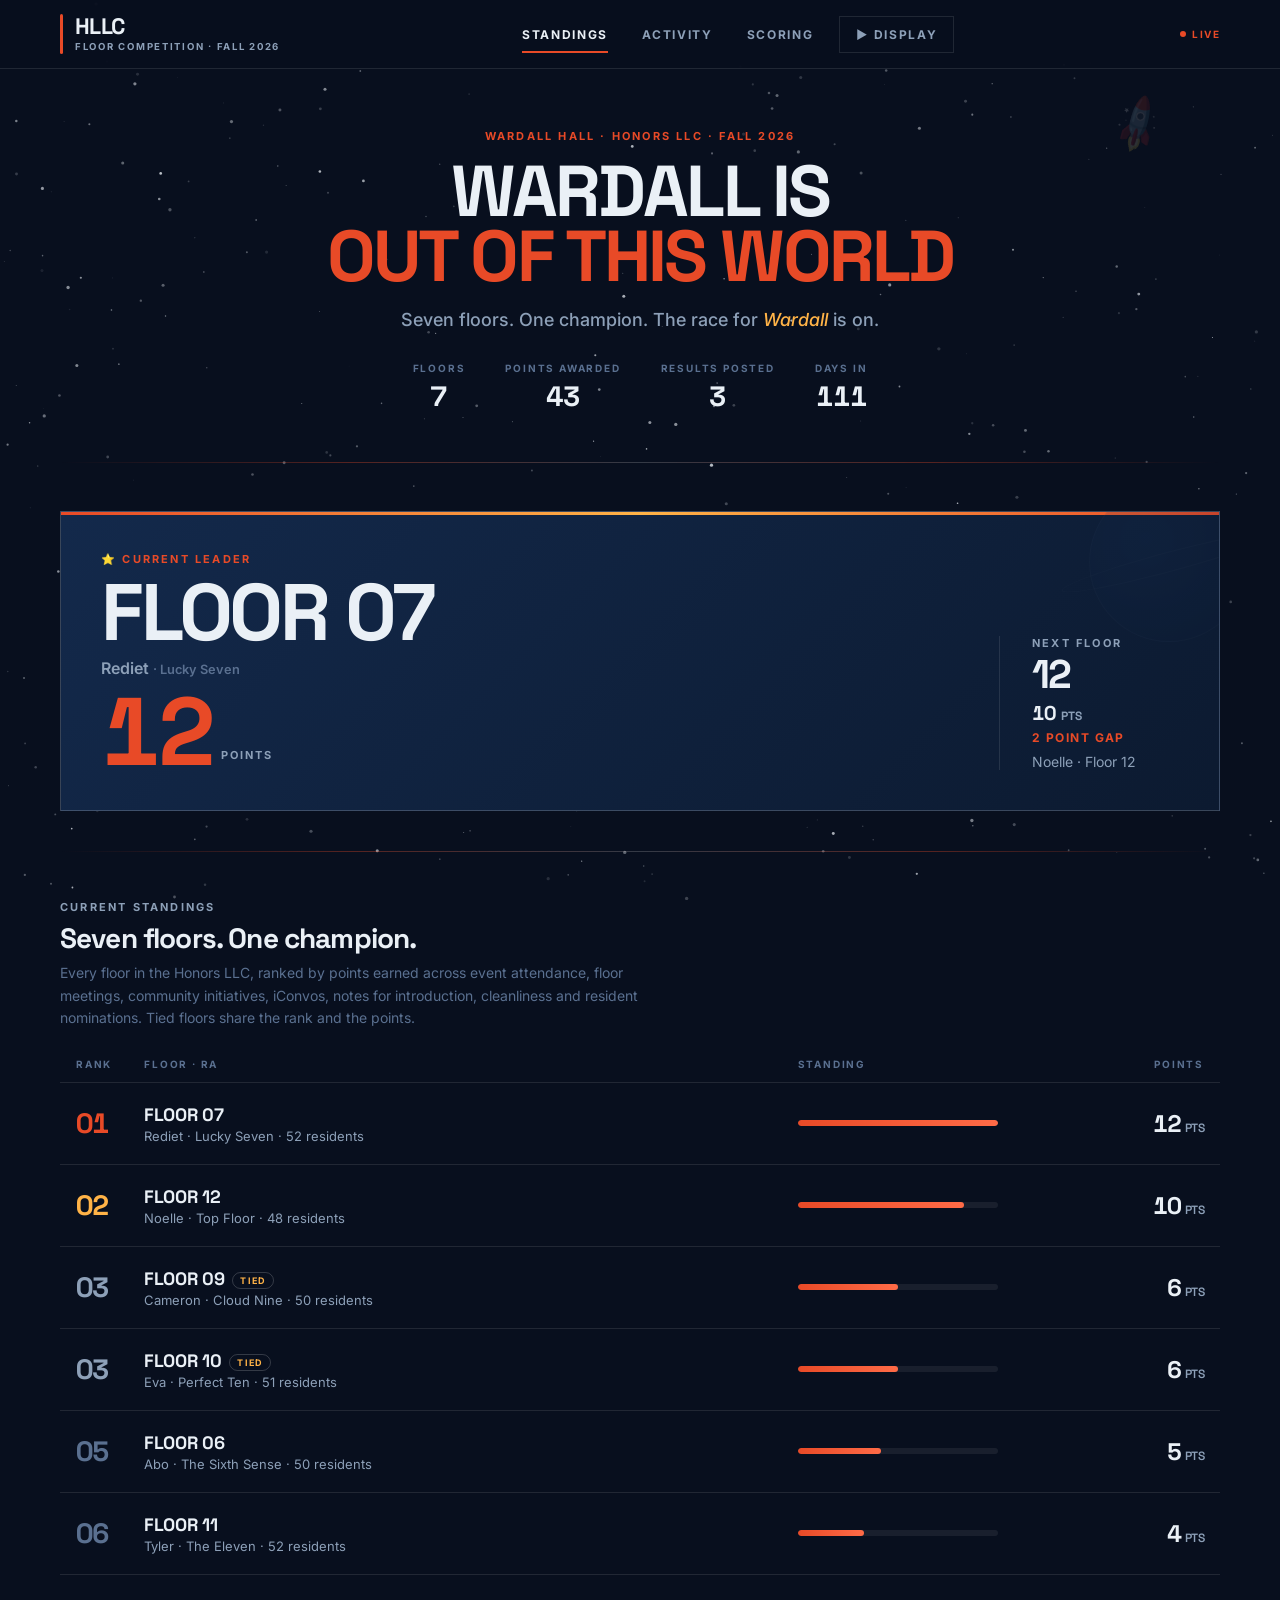
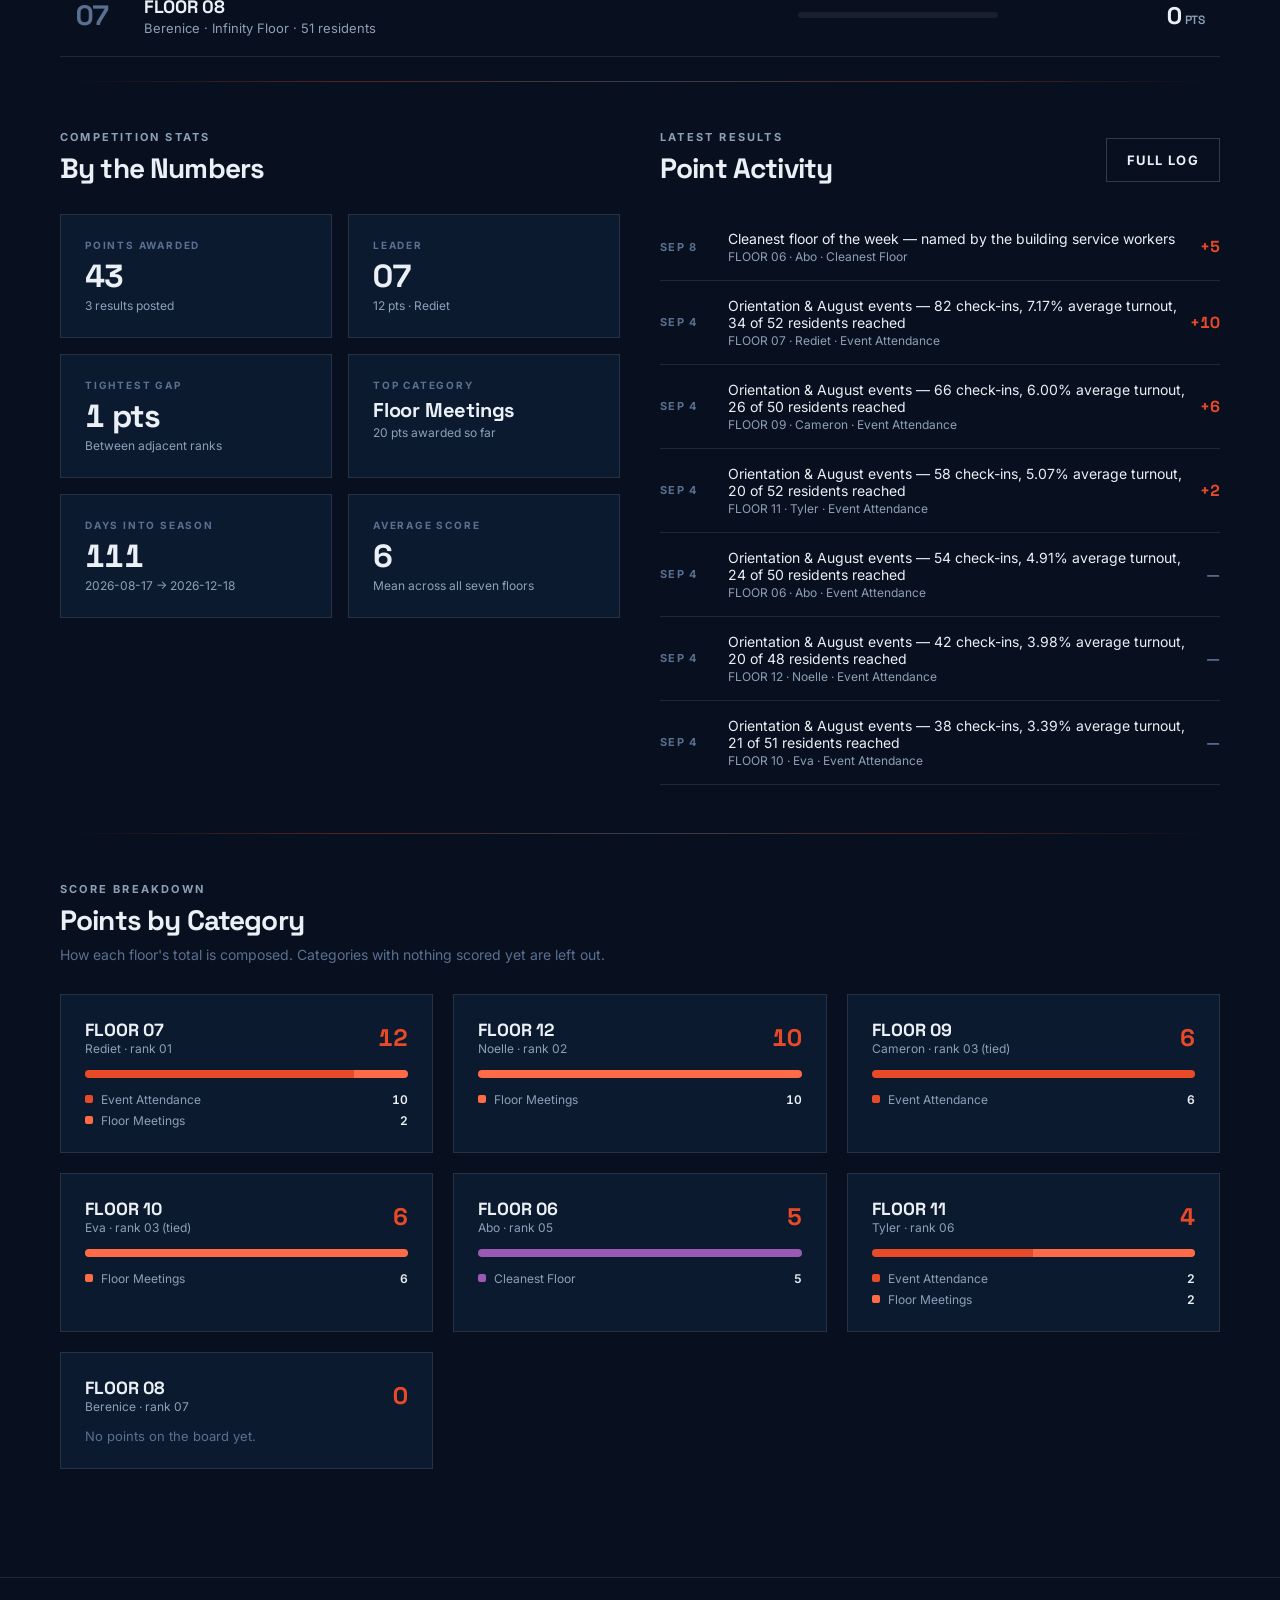
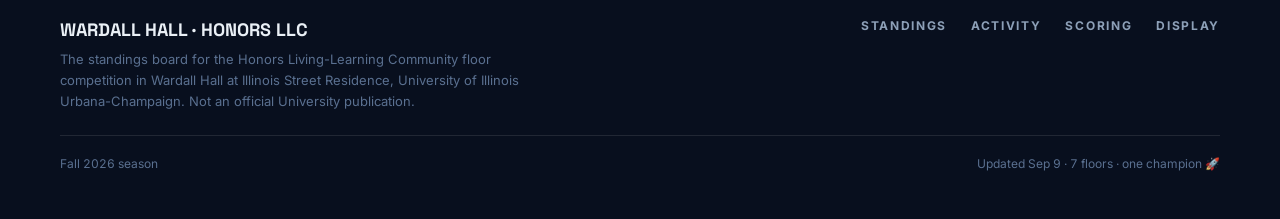
==== index.html @ 546b88c6 "HLLC Floor Competition — static standings board for the Honors LLC Seven files. No build step, no se" ====
<!DOCTYPE html>
<html lang="en">
<head>
  <meta charset="UTF-8">
  <meta name="viewport" content="width=device-width, initial-scale=1.0">
  <title>HLLC Floor Competition — Wardall is Out of This World</title>
  <meta name="description" content="Live standings for the Honors Living-Learning Community floor competition in Wardall Hall, ISR — University of Illinois Urbana-Champaign.">
  <link rel="stylesheet" href="styles.css">
</head>
<body>

<div class="page-wrap">

  <!-- ---------- Hero ---------- -->
  <section style="padding:60px 0 48px;text-align:center;position:relative;">
    <div class="float" aria-hidden="true"
         style="position:absolute;right:5%;top:30px;font-size:2.5rem;opacity:0.15;transform:rotate(-30deg);pointer-events:none;">&#128640;</div>
    <p class="eyebrow eyebrow-accent" id="hero-eyebrow"></p>
    <h1 style="font-family:var(--font-display);font-size:clamp(2.5rem,7vw,4.5rem);font-weight:700;letter-spacing:-0.04em;line-height:0.9;margin-top:16px;">
      WARDALL IS<br><span style="color:var(--orange);">OUT OF THIS WORLD</span>
    </h1>
    <p style="margin-top:20px;font-size:1.125rem;color:var(--text-muted);font-weight:500;">
      Seven floors. One champion. The race for <em style="color:var(--gold);font-style:italic;">Wardall</em> is on.
    </p>
    <dl style="margin-top:32px;display:flex;justify-content:center;gap:40px;flex-wrap:wrap;" id="hero-stats"></dl>
  </section>

  <hr class="section-divider">

  <!-- ---------- Leader ---------- -->
  <section style="padding:48px 0 40px;">
    <div class="leader-card">
      <div class="leader-planet" aria-hidden="true"></div>
      <div class="leader-card-grid" id="leader-card"></div>
    </div>
  </section>

  <hr class="section-divider">

  <!-- ---------- Standings ---------- -->
  <section style="padding:48px 0 24px;">
    <div class="section-header">
      <p class="eyebrow">Current Standings</p>
      <h2 class="section-title">Seven floors. One champion.</h2>
      <p class="section-desc">Every floor in the Honors LLC, ranked by points earned across event
        attendance, floor meetings, community initiatives, iConvos, notes for introduction,
        cleanliness and resident nominations. Tied floors share the rank and the points.</p>
    </div>
    <table class="standings-table">
      <thead>
        <tr>
          <th scope="col">Rank</th>
          <th scope="col">Floor &middot; RA</th>
          <th scope="col" class="col-meter">Standing</th>
          <th scope="col">Points</th>
        </tr>
      </thead>
      <tbody id="standings-body"></tbody>
    </table>
  </section>

  <hr class="section-divider">

  <!-- ---------- Stats + Activity ---------- -->
  <section style="padding:48px 0;">
    <div class="split">
      <div>
        <div class="section-header">
          <p class="eyebrow">Competition Stats</p>
          <h2 class="section-title">By the Numbers</h2>
        </div>
        <div class="stat-grid" id="stat-grid"></div>
      </div>
      <div>
        <div class="section-header" style="display:flex;justify-content:space-between;align-items:flex-start;gap:16px;">
          <div>
            <p class="eyebrow">Latest Results</p>
            <h2 class="section-title">Point Activity</h2>
          </div>
          <a href="activity.html" class="btn" style="margin-top:8px;white-space:nowrap;">Full Log</a>
        </div>
        <ul class="activity-list" id="activity-preview"></ul>
      </div>
    </div>
  </section>

  <hr class="section-divider">

  <!-- ---------- Breakdown ---------- -->
  <section style="padding:48px 0;">
    <div class="section-header">
      <p class="eyebrow">Score Breakdown</p>
      <h2 class="section-title">Points by Category</h2>
      <p class="section-desc">How each floor's total is composed. Categories with nothing scored yet are left out.</p>
    </div>
    <div id="breakdown-grid" style="display:grid;grid-template-columns:repeat(auto-fit,minmax(300px,1fr));gap:20px;"></div>
  </section>

</div>

<script src="data.js"></script>
<script src="nav.js"></script>
<script>
(function () {
  const standings = buildStandings();
  const pad = (n) => String(n).padStart(2, "0");
  const el = (id) => document.getElementById(id);

  /* ---- Hero ---- */
  el("hero-eyebrow").textContent =
    "Wardall Hall · Honors LLC · " + SEASON.term;

  el("hero-stats").innerHTML = [
    { label: "Floors", value: FLOORS.length },
    { label: "Points Awarded", value: totalPointsAwarded().toLocaleString() },
    { label: "Results Posted", value: totalEvents() },
    { label: "Days In", value: daysIntoSeason() },
  ].map((s) => `
    <div>
      <dt style="font-size:0.625rem;font-weight:700;letter-spacing:0.18em;text-transform:uppercase;color:var(--text-dim);">${s.label}</dt>
      <dd class="tabular" style="margin-top:4px;font-family:var(--font-display);font-size:1.75rem;font-weight:700;">${s.value}</dd>
    </div>
  `).join("");

  /* ---- Leader card ---- */
  const leader = standings[0];
  const chaser = standings.find((s) => s.score < leader.score);
  const coLeaders = standings.filter((s) => s.rank === 1);

  el("leader-card").innerHTML = `
    <div>
      <p class="eyebrow eyebrow-accent">&#11088; ${coLeaders.length > 1 ? "Joint Leaders" : "Current Leader"}</p>
      <p class="leader-floor">${coLeaders.map((s) => floorLabel(s.number)).join(" & ")}</p>
      <p class="leader-ra">${coLeaders.map((s) => s.ra).join(" & ")}
        <span style="font-size:0.8rem;color:var(--text-dim);">&middot; ${coLeaders.map((s) => s.nickname).join(" & ")}</span></p>
      <div class="leader-score-wrap">
        <span class="leader-score">${leader.score}</span>
        <span class="leader-pts-label">Points</span>
      </div>
    </div>
    ${chaser ? `
    <div class="chaser">
      <p class="eyebrow">Next Floor</p>
      <p class="chaser-floor">${pad(chaser.number)}</p>
      <p class="chaser-score tabular">${chaser.score} <span style="font-size:0.75rem;color:var(--text-muted);">PTS</span></p>
      <p class="chaser-gap">${leader.score - chaser.score} point gap</p>
      <p style="margin-top:8px;font-size:0.875rem;color:var(--text-muted);">${chaser.ra} &middot; Floor ${chaser.number}</p>
    </div>` : ""}
  `;

  /* ---- Standings table ---- */
  el("standings-body").innerHTML = standings.map((s) => `
    <tr>
      <td class="rank rank-${s.rank}">${pad(s.rank)}</td>
      <td>
        <div class="floor-info">
          <span class="floor-name">${floorLabel(s.number)}${s.isTied ? '<span class="tie-badge">Tied</span>' : ""}</span>
          <span class="floor-ra">${s.ra} &middot; ${s.nickname} &middot; ${s.residents} residents</span>
        </div>
      </td>
      <td class="col-meter">
        <div class="meter-bar"><div class="meter-fill" style="width:${(s.meter * 100).toFixed(1)}%"></div></div>
      </td>
      <td class="score-cell tabular">${s.score}<span class="unit">PTS</span></td>
    </tr>
  `).join("");

  /* ---- Stats ---- */
  const catTotals = CATEGORIES.map((c) => ({
    name: c.name,
    total: AWARDS.filter((a) => a.cat === c.id).reduce((t, a) => t + a.pts, 0),
  })).sort((a, b) => b.total - a.total);

  let tightest = Infinity;
  for (let i = 0; i < standings.length - 1; i++) {
    const g = standings[i].score - standings[i + 1].score;
    if (g > 0 && g < tightest) tightest = g;
  }

  el("stat-grid").innerHTML = [
    { label: "Points Awarded", value: totalPointsAwarded(), detail: totalEvents() + " results posted" },
    { label: coLeaders.length > 1 ? "Joint Leaders" : "Leader",
      value: coLeaders.map((s) => pad(s.number)).join(" / "),
      detail: leader.score + " pts &middot; " + coLeaders.map((s) => s.ra).join(", ") },
    { label: "Tightest Gap", value: (tightest === Infinity ? "—" : tightest + " pts"), detail: "Between adjacent ranks" },
    { label: "Top Category", value: catTotals[0].name, detail: catTotals[0].total + " pts awarded so far" },
    { label: "Days Into Season", value: daysIntoSeason(), detail: SEASON.starts + " → " + SEASON.ends },
    { label: "Average Score", value: Math.round(totalPointsAwarded() / FLOORS.length), detail: "Mean across all seven floors" },
  ].map((s) => `
    <div class="stat-card">
      <dt>${s.label}</dt>
      <dd${String(s.value).length > 6 ? ' class="is-text"' : ""}>${s.value}</dd>
      <p class="stat-detail">${s.detail}</p>
    </div>
  `).join("");

  /* ---- Activity preview ---- */
  const recent = AWARDS.slice(0, 7);
  el("activity-preview").innerHTML = recent.length ? recent.map((a) => {
    const f = getFloor(a.floor);
    return `
      <li class="activity-item">
        <span class="activity-date">${formatDate(a.date)}</span>
        <div>
          <p class="activity-desc">${a.note}</p>
          <p class="activity-floor">${floorLabel(a.floor)} &middot; ${f ? f.ra : ""} &middot; ${categoryById(a.cat).name}</p>
        </div>
        <span class="activity-pts tabular">${a.pts > 0 ? "+" + a.pts : '<span class="no-pts">—</span>'}</span>
      </li>
    `;
  }).join("") : '<li class="empty">No points posted yet.</li>';

  /* ---- Breakdown per floor ---- */
  el("breakdown-grid").innerHTML = standings.map((s) => {
    const cats = s.categoryBreakdown.filter((c) => c.points > 0);
    const colors = { attendance: "#E84A27", meetings: "#FF6B47", community: "#FFB347",
                     iconvos: "#4A90D9", notes: "#50C878", clean: "#9B59B6", nominations: "#E67E22" };
    return `
      <div class="panel" style="padding:24px;">
        <div style="display:flex;justify-content:space-between;align-items:center;gap:12px;margin-bottom:14px;">
          <div>
            <p style="font-family:var(--font-display);font-weight:700;font-size:1.1rem;">${floorLabel(s.number)}</p>
            <p style="font-size:0.75rem;color:var(--text-muted);">${s.ra} &middot; rank ${pad(s.rank)}${s.isTied ? " (tied)" : ""}</p>
          </div>
          <span class="tabular" style="font-family:var(--font-display);font-weight:700;font-size:1.5rem;color:var(--orange);">${s.score}</span>
        </div>
        ${cats.length ? `
          <div class="breakdown-bar" style="margin-bottom:14px;">
            ${cats.map((c) => `<span style="width:${((c.points / s.score) * 100).toFixed(1)}%;background:${colors[c.id]};"></span>`).join("")}
          </div>
          <div style="display:grid;gap:6px;">
            ${cats.map((c) => `
              <div style="display:flex;align-items:center;gap:8px;font-size:0.75rem;">
                <span style="width:8px;height:8px;border-radius:2px;background:${colors[c.id]};flex-shrink:0;"></span>
                <span style="color:var(--text-muted);">${c.name}</span>
                <span class="tabular" style="margin-left:auto;font-weight:600;">${c.points}</span>
              </div>
            `).join("")}
          </div>
        ` : `<p style="font-size:0.8125rem;color:var(--text-dim);">No points on the board yet.</p>`}
      </div>
    `;
  }).join("");
})();
</script>

</body>
</html>
---- styles.css ----
/* ============================================================
   HLLC FLOOR COMPETITION — "Wardall is Out of This World"
   Shared styles · UIUC Navy #13294B · Illini Orange #E84A27
   Honors Living-Learning Community · Wardall Hall · ISR · UIUC
   ============================================================ */

@import url('https://fonts.googleapis.com/css2?family=Space+Grotesk:wght@400;500;600;700&family=Inter:wght@400;500;600;700&display=swap');

*, *::before, *::after { box-sizing: border-box; margin: 0; padding: 0; }

:root {
  --navy: #13294B;
  --navy-light: #1a3660;
  --navy-dark: #0c1a30;
  --navy-deep: #080f1e;
  --orange: #E84A27;
  --orange-bright: #FF6B47;
  --orange-glow: rgba(232, 74, 39, 0.35);
  --gold: #FFB347;
  --star-white: #E8EDF3;
  --text-primary: #EAF0F6;
  --text-muted: #8DA0B8;
  --text-dim: #5A7090;
  --line: rgba(255, 255, 255, 0.1);
  --line-strong: rgba(255, 255, 255, 0.18);
  --font-display: 'Space Grotesk', system-ui, sans-serif;
  --font-body: 'Inter', system-ui, sans-serif;
}

html { scroll-behavior: smooth; color-scheme: dark; }

body {
  background: var(--navy-deep);
  color: var(--text-primary);
  font-family: var(--font-body);
  min-height: 100dvh;
  overflow-x: hidden;
  -webkit-font-smoothing: antialiased;
  text-rendering: optimizeLegibility;
}

a { color: inherit; text-decoration: none; }

::selection { background: var(--orange); color: var(--navy-deep); }

:focus-visible {
  outline: 2px solid var(--orange);
  outline-offset: 3px;
  border-radius: 2px;
}

/* ---- Starfield ---- */
#starfield {
  position: fixed; inset: 0;
  z-index: 0;
  pointer-events: none;
}

/* ---- Layout ---- */
.page-wrap {
  position: relative;
  z-index: 1;
  max-width: 1200px;
  margin: 0 auto;
  padding: 0 20px;
}

/* ---- Header ---- */
.site-header {
  position: sticky; top: 0; z-index: 50;
  background: rgba(8, 15, 30, 0.92);
  backdrop-filter: blur(12px);
  border-bottom: 1px solid var(--line);
}
.header-inner {
  max-width: 1200px;
  margin: 0 auto;
  padding: 14px 20px;
  display: flex;
  align-items: center;
  justify-content: space-between;
  gap: 16px;
}
.logo {
  display: flex; align-items: center; gap: 12px;
  text-decoration: none;
}
.logo-bar {
  width: 3px; height: 40px;
  background: var(--orange);
  border-radius: 2px;
  flex-shrink: 0;
}
.logo-text { display: flex; flex-direction: column; line-height: 1; }
.logo-title {
  font-family: var(--font-display);
  font-size: 1.4rem;
  font-weight: 700;
  letter-spacing: -0.03em;
  color: var(--text-primary);
}
.logo-sub {
  margin-top: 4px;
  font-size: 0.6rem;
  font-weight: 700;
  letter-spacing: 0.18em;
  text-transform: uppercase;
  color: var(--text-muted);
}

/* Desktop nav */
.nav-links {
  display: flex; align-items: center; gap: 2px;
  list-style: none;
}
.nav-links a {
  position: relative;
  display: inline-flex; align-items: center;
  padding: 10px 16px;
  font-size: 0.75rem;
  font-weight: 700;
  letter-spacing: 0.14em;
  text-transform: uppercase;
  color: var(--text-muted);
  transition: color 150ms;
}
.nav-links a:hover { color: var(--orange-bright); }
.nav-links a.active { color: var(--text-primary); }
.nav-links a.active::after {
  content: '';
  position: absolute;
  bottom: -1px; left: 16px; right: 16px;
  height: 2px;
  background: var(--orange);
}
.nav-display {
  display: inline-flex; align-items: center; gap: 6px;
  margin-left: 8px;
  padding: 8px 14px;
  border: 1px solid var(--line);
  font-size: 0.7rem;
  font-weight: 700;
  letter-spacing: 0.14em;
  text-transform: uppercase;
  color: var(--text-muted);
  transition: border-color 150ms, color 150ms;
}
.nav-display:hover { border-color: var(--orange); color: var(--orange); }

/* Mobile hamburger */
.nav-toggle {
  display: none;
  width: 44px; height: 44px;
  border: 1px solid var(--line);
  background: none;
  color: var(--text-primary);
  font-size: 1.25rem;
  cursor: pointer;
  align-items: center; justify-content: center;
}
.mobile-nav {
  display: none;
  border-top: 1px solid var(--line);
  background: var(--navy-dark);
}
.mobile-nav.open { display: block; }
.mobile-nav ul { list-style: none; padding: 8px 20px; }
.mobile-nav li { border-bottom: 1px solid var(--line); }
.mobile-nav li:last-child { border: none; }
.mobile-nav a {
  display: flex; align-items: center; justify-content: space-between;
  padding: 16px 0;
  font-size: 0.875rem;
  font-weight: 700;
  letter-spacing: 0.12em;
  text-transform: uppercase;
  color: var(--text-primary);
}
.mobile-nav a.active { color: var(--orange); }

@media (max-width: 860px) {
  .nav-links { display: none; }
  .nav-toggle { display: flex; }
}

/* ---- Live badge ---- */
.live-badge {
  display: none; /* hidden on mobile */
  align-items: center; gap: 6px;
  font-size: 0.625rem;
  font-weight: 700;
  letter-spacing: 0.14em;
  text-transform: uppercase;
  color: var(--orange);
}
.live-badge .dot {
  width: 6px; height: 6px;
  background: var(--orange);
  border-radius: 50%;
  animation: pulse-dot 2.4s ease-in-out infinite;
}
@media (min-width: 861px) { .live-badge { display: flex; } }

/* ---- Dividers ---- */
.section-divider {
  border: none;
  height: 1px;
  background: linear-gradient(90deg, transparent, var(--orange-glow), var(--line-strong), var(--orange-glow), transparent);
}
.rule { border-top: 1px solid var(--line); }

/* ---- Section Headers ---- */
.section-header { margin-bottom: 28px; }
.eyebrow {
  font-family: var(--font-body);
  font-size: 0.6875rem;
  font-weight: 700;
  letter-spacing: 0.2em;
  text-transform: uppercase;
  color: var(--text-muted);
}
.eyebrow-accent { color: var(--orange); }
.section-title {
  margin-top: 6px;
  font-family: var(--font-display);
  font-size: 1.75rem;
  font-weight: 700;
  letter-spacing: -0.03em;
}
.section-desc {
  margin-top: 6px;
  font-size: 0.875rem;
  color: var(--text-dim);
  max-width: 600px;
  line-height: 1.6;
}

/* ---- Tabular numbers ---- */
.tabular { font-variant-numeric: tabular-nums; font-feature-settings: 'tnum' 1; }

/* ---- Leader Card ---- */
.leader-card {
  background: linear-gradient(135deg, var(--navy) 0%, var(--navy-dark) 100%);
  border: 1px solid var(--line-strong);
  padding: 40px;
  position: relative;
  overflow: hidden;
}
.leader-card::before {
  content: '';
  position: absolute;
  top: 0; left: 0; right: 0;
  height: 3px;
  background: linear-gradient(90deg, var(--orange), var(--gold), var(--orange));
}
.leader-card-grid {
  display: grid;
  grid-template-columns: 1fr auto;
  gap: 32px;
  align-items: end;
}
.leader-planet {
  position: absolute;
  right: -30px; top: -30px;
  width: 160px; height: 160px;
  border-radius: 50%;
  background: radial-gradient(circle at 35% 35%, var(--navy-light), var(--navy-dark));
  border: 1px solid var(--line);
  opacity: 0.15;
  pointer-events: none;
}
.leader-planet::after {
  content: '';
  position: absolute;
  top: 50%; left: -20%;
  width: 140%; height: 20px;
  border: 1px solid var(--line);
  border-radius: 50%;
  transform: translateY(-50%) rotate(-15deg);
}
.leader-floor {
  margin-top: 12px;
  font-family: var(--font-display);
  font-size: clamp(3rem, 8vw, 5rem);
  font-weight: 700;
  letter-spacing: -0.04em;
  line-height: 0.85;
}
.leader-ra {
  margin-top: 12px;
  font-size: 1rem;
  font-weight: 600;
  color: var(--text-muted);
}
.leader-score-wrap {
  display: flex;
  align-items: flex-end;
  gap: 8px;
  margin-top: 16px;
}
.leader-score {
  font-family: var(--font-display);
  font-size: clamp(3.5rem, 9vw, 6rem);
  font-weight: 700;
  color: var(--orange);
  line-height: 0.8;
  letter-spacing: -0.04em;
  font-variant-numeric: tabular-nums;
}
.leader-pts-label {
  font-size: 0.6875rem;
  font-weight: 700;
  letter-spacing: 0.18em;
  text-transform: uppercase;
  color: var(--text-muted);
  margin-bottom: 8px;
}
.chaser {
  border-left: 1px solid var(--line);
  padding-left: 32px;
  min-width: 180px;
}
.chaser-floor {
  margin-top: 8px;
  font-family: var(--font-display);
  font-size: 2.5rem;
  font-weight: 700;
  letter-spacing: -0.04em;
  line-height: 0.85;
}
.chaser-score {
  margin-top: 8px;
  font-family: var(--font-display);
  font-size: 1.25rem;
  font-weight: 700;
  font-variant-numeric: tabular-nums;
}
.chaser-gap {
  margin-top: 4px;
  font-size: 0.75rem;
  font-weight: 700;
  letter-spacing: 0.12em;
  text-transform: uppercase;
  color: var(--orange);
}

@media (max-width: 768px) {
  .leader-card { padding: 28px 24px; }
  .leader-card-grid { grid-template-columns: 1fr; }
  .chaser {
    border-left: none; padding-left: 0;
    border-top: 1px solid var(--line); padding-top: 24px;
  }
}

/* ---- Standings Table ---- */
.standings-table { width: 100%; border-collapse: collapse; }
.standings-table thead th {
  font-size: 0.625rem;
  font-weight: 700;
  letter-spacing: 0.18em;
  text-transform: uppercase;
  color: var(--text-dim);
  padding: 0 16px 12px;
  text-align: left;
  border-bottom: 1px solid var(--line);
}
.standings-table thead th:last-child { text-align: right; }
.standings-table thead th.col-meter { width: 20%; }
.standings-table tbody tr {
  border-bottom: 1px solid var(--line);
  transition: background 150ms;
}
.standings-table tbody tr:hover { background: rgba(255, 255, 255, 0.03); }
.standings-table tbody td {
  padding: 20px 16px;
  vertical-align: middle;
}
.standings-table tbody td:last-child { text-align: right; }

.rank {
  font-family: var(--font-display);
  font-size: 1.75rem;
  font-weight: 700;
  color: var(--text-dim);
  letter-spacing: -0.04em;
  font-variant-numeric: tabular-nums;
  width: 60px;
}
.rank-1 { color: var(--orange); }
.rank-2 { color: var(--gold); }
.rank-3 { color: var(--text-muted); }

.floor-info { display: flex; flex-direction: column; gap: 2px; }
.floor-name {
  font-family: var(--font-display);
  font-size: 1.125rem;
  font-weight: 700;
  letter-spacing: -0.02em;
}
.floor-ra { font-size: 0.8125rem; color: var(--text-muted); }

.score-cell {
  font-family: var(--font-display);
  font-size: 1.5rem;
  font-weight: 700;
  font-variant-numeric: tabular-nums;
  letter-spacing: -0.03em;
}
.score-cell .unit {
  font-size: 0.75rem;
  color: var(--text-muted);
  font-weight: 600;
  margin-left: 4px;
}

.meter-bar {
  height: 6px;
  background: rgba(255, 255, 255, 0.07);
  border-radius: 3px;
  overflow: hidden;
  min-width: 80px;
}
.meter-fill {
  height: 100%;
  border-radius: 3px;
  background: linear-gradient(90deg, var(--orange), var(--orange-bright));
  transition: width 800ms cubic-bezier(0.22, 1, 0.36, 1);
}

@media (max-width: 640px) {
  .standings-table thead th.col-meter,
  .standings-table tbody td.col-meter { display: none; }
  .standings-table tbody td { padding: 16px 12px; }
  .rank { font-size: 1.25rem; width: 44px; }
  .score-cell { font-size: 1.125rem; }
}

/* ---- Activity List ---- */
.activity-list { list-style: none; }
.activity-item {
  display: grid;
  grid-template-columns: 56px 1fr auto;
  gap: 12px;
  align-items: center;
  padding: 16px 0;
  border-bottom: 1px solid var(--line);
}
.activity-date {
  font-size: 0.6875rem;
  font-weight: 700;
  letter-spacing: 0.12em;
  text-transform: uppercase;
  color: var(--text-dim);
}
.activity-desc { font-size: 0.875rem; color: var(--text-primary); }
.activity-floor { font-size: 0.75rem; color: var(--text-muted); margin-top: 2px; }
.activity-pts {
  font-family: var(--font-display);
  font-weight: 700;
  font-variant-numeric: tabular-nums;
  color: var(--orange);
  white-space: nowrap;
}

/* ---- Category Cards ---- */
.cat-grid {
  display: grid;
  grid-template-columns: repeat(auto-fit, minmax(240px, 1fr));
  gap: 16px;
}
.cat-card {
  background: var(--navy-dark);
  border: 1px solid var(--line);
  padding: 24px;
  position: relative;
  overflow: hidden;
}
.cat-card::before {
  content: '';
  position: absolute;
  top: 0; left: 0;
  width: 100%; height: 2px;
  background: var(--orange);
  opacity: 0.6;
}
.cat-icon { font-size: 1.5rem; margin-bottom: 12px; }
.cat-name {
  font-family: var(--font-display);
  font-size: 1rem;
  font-weight: 700;
}
.cat-desc {
  margin-top: 6px;
  font-size: 0.8125rem;
  color: var(--text-dim);
  line-height: 1.5;
}
.cat-type {
  margin-top: 12px;
  font-size: 0.625rem;
  font-weight: 700;
  letter-spacing: 0.14em;
  text-transform: uppercase;
  color: var(--orange);
  opacity: 0.8;
}

/* ---- Stat Cards ---- */
.stat-grid {
  display: grid;
  grid-template-columns: repeat(auto-fit, minmax(180px, 1fr));
  gap: 16px;
}
.stat-card {
  background: var(--navy-dark);
  border: 1px solid var(--line);
  padding: 24px;
}
.stat-card dt {
  font-size: 0.625rem;
  font-weight: 700;
  letter-spacing: 0.18em;
  text-transform: uppercase;
  color: var(--text-dim);
}
.stat-card dd {
  margin-top: 8px;
  font-family: var(--font-display);
  font-size: 2rem;
  font-weight: 700;
  font-variant-numeric: tabular-nums;
  line-height: 1.1;
  letter-spacing: -0.02em;
}
/* A long word value (a category name) shrinks instead of wrapping badly. */
.stat-card dd.is-text {
  font-size: 1.25rem;
  letter-spacing: -0.01em;
}
.stat-card .stat-detail {
  margin-top: 4px;
  font-size: 0.75rem;
  color: var(--text-muted);
}

/* ---- Breakdown Bars ---- */
.breakdown-bar {
  display: flex;
  height: 8px;
  border-radius: 4px;
  overflow: hidden;
  background: rgba(255, 255, 255, 0.07);
}
.breakdown-bar span {
  height: 100%;
  transition: width 600ms cubic-bezier(0.22, 1, 0.36, 1);
}

/* ---- Buttons ---- */
.btn {
  display: inline-flex;
  align-items: center; justify-content: center;
  gap: 8px;
  min-height: 44px;
  padding: 0 20px;
  font-family: var(--font-body);
  font-size: 0.8125rem;
  font-weight: 700;
  letter-spacing: 0.1em;
  text-transform: uppercase;
  border: 1px solid var(--line-strong);
  color: var(--text-primary);
  background: transparent;
  cursor: pointer;
  transition: border-color 150ms, color 150ms, background 150ms;
}
.btn:hover { border-color: var(--orange); color: var(--orange); }
.btn-primary {
  background: var(--orange);
  border-color: var(--orange);
  color: var(--navy-deep);
}
.btn-primary:hover {
  background: var(--orange-bright);
  border-color: var(--orange-bright);
}

/* ---- Footer ---- */
.site-footer {
  margin-top: 60px;
  border-top: 1px solid var(--line);
  position: relative;
  z-index: 1;
}
.footer-inner {
  max-width: 1200px;
  margin: 0 auto;
  padding: 40px 20px 48px;
}
.footer-top {
  display: flex;
  justify-content: space-between;
  gap: 32px;
  flex-wrap: wrap;
}
.footer-brand { max-width: 480px; }
.footer-title {
  font-family: var(--font-display);
  font-size: 1.125rem;
  font-weight: 700;
}
.footer-desc {
  margin-top: 8px;
  font-size: 0.8125rem;
  color: var(--text-dim);
  line-height: 1.6;
}
.footer-nav { display: flex; gap: 24px; flex-wrap: wrap; }
.footer-nav a {
  font-size: 0.75rem;
  font-weight: 700;
  letter-spacing: 0.14em;
  text-transform: uppercase;
  color: var(--text-muted);
  transition: color 150ms;
}
.footer-nav a:hover { color: var(--orange); }
.footer-bottom {
  margin-top: 24px;
  padding-top: 20px;
  border-top: 1px solid var(--line);
  display: flex;
  justify-content: space-between;
  align-items: center;
  flex-wrap: wrap;
  gap: 8px;
  font-size: 0.75rem;
  color: var(--text-dim);
  font-variant-numeric: tabular-nums;
}

/* ---- Panel ---- */
.panel {
  background: var(--navy-dark);
  border: 1px solid var(--line);
  padding: 32px;
}

/* ---- Animations ---- */
@keyframes pulse-dot {
  0%, 100% { opacity: 1; transform: scale(1); }
  50% { opacity: 0.4; transform: scale(0.8); }
}
@keyframes float {
  0%, 100% { transform: translateY(0); }
  50% { transform: translateY(-8px); }
}
.float { animation: float 6s ease-in-out infinite; }

/* Shooting stars */
.shooting-star {
  position: fixed;
  width: 80px; height: 1px;
  background: linear-gradient(90deg, var(--orange), transparent);
  opacity: 0;
  z-index: 0;
  pointer-events: none;
  animation: shoot 4s linear infinite;
}
.shooting-star:nth-child(2) { animation-delay: 7s; top: 20%; }
.shooting-star:nth-child(3) { animation-delay: 12s; top: 60%; }
@keyframes shoot {
  0% { transform: translateX(-100px) rotate(-25deg); opacity: 0; }
  5% { opacity: 0.8; }
  30% { opacity: 0; }
  100% { transform: translateX(110vw) rotate(-25deg); opacity: 0; }
}

/* Reduced motion */
@media (prefers-reduced-motion: reduce) {
  *, *::before, *::after {
    animation-duration: 0.001ms !important;
    animation-iteration-count: 1 !important;
    transition-duration: 0.001ms !important;
  }
}


/* ============================================================
   ADDITIONS — components the standings, activity and about
   pages need on top of the original visual system.
   ============================================================ */

/* ---- Tie badge ---- */
.tie-badge {
  display: inline-block;
  margin-left: 8px;
  padding: 2px 7px;
  border: 1px solid var(--line-strong);
  border-radius: 999px;
  font-family: var(--font-body);
  font-size: 0.5625rem;
  font-weight: 700;
  letter-spacing: 0.14em;
  text-transform: uppercase;
  color: var(--gold);
  vertical-align: middle;
}

/* ---- Zero / no-points marker ---- */
.no-pts { color: var(--text-dim); font-weight: 600; }

/* ---- Turnout bar (used on the about + activity pages) ---- */
.turnout {
  display: flex; align-items: center; gap: 10px;
  font-variant-numeric: tabular-nums;
}
.turnout-track {
  flex: 1;
  height: 6px;
  min-width: 60px;
  background: rgba(255, 255, 255, 0.07);
  border-radius: 3px;
  overflow: hidden;
}
.turnout-fill {
  height: 100%;
  border-radius: 3px;
  background: linear-gradient(90deg, var(--orange), var(--gold));
}

/* ---- Occasion block (activity page) ---- */
.occasion {
  border: 1px solid var(--line);
  background: var(--navy-dark);
  margin-bottom: 16px;
}
.occasion-head {
  display: flex; align-items: baseline; justify-content: space-between;
  gap: 16px; flex-wrap: wrap;
  padding: 18px 22px;
  border-bottom: 1px solid var(--line);
}
.occasion-title {
  font-family: var(--font-display);
  font-size: 1.0625rem;
  font-weight: 700;
  letter-spacing: -0.02em;
}
.occasion-meta {
  font-size: 0.6875rem;
  font-weight: 700;
  letter-spacing: 0.16em;
  text-transform: uppercase;
  color: var(--text-dim);
}
.occasion-rows { list-style: none; }
.occasion-row {
  display: grid;
  grid-template-columns: 42px 1fr auto;
  gap: 14px;
  align-items: center;
  padding: 13px 22px;
  border-bottom: 1px solid var(--line);
}
.occasion-row:last-child { border-bottom: none; }
.occasion-place {
  font-family: var(--font-display);
  font-size: 1.0625rem;
  font-weight: 700;
  color: var(--text-dim);
  font-variant-numeric: tabular-nums;
}
.occasion-place.p1 { color: var(--orange); }
.occasion-place.p2 { color: var(--gold); }
.occasion-place.p3 { color: var(--text-muted); }
.occasion-floor {
  font-family: var(--font-display);
  font-size: 0.9375rem;
  font-weight: 700;
}
.occasion-note {
  margin-top: 2px;
  font-size: 0.8125rem;
  color: var(--text-muted);
  line-height: 1.45;
}
.occasion-pts {
  font-family: var(--font-display);
  font-size: 1.125rem;
  font-weight: 700;
  color: var(--orange);
  font-variant-numeric: tabular-nums;
  white-space: nowrap;
}

@media (max-width: 560px) {
  .occasion-row { grid-template-columns: 32px 1fr auto; padding: 12px 16px; gap: 10px; }
  .occasion-head { padding: 16px; }
}

/* ---- Filter chips ---- */
.filters {
  display: flex; flex-wrap: wrap; gap: 8px;
  margin-bottom: 24px;
}
.chip {
  padding: 8px 15px;
  border: 1px solid var(--line);
  background: transparent;
  color: var(--text-muted);
  font-family: var(--font-body);
  font-size: 0.6875rem;
  font-weight: 700;
  letter-spacing: 0.12em;
  text-transform: uppercase;
  cursor: pointer;
  transition: border-color 150ms, color 150ms, background 150ms;
}
.chip:hover { border-color: var(--orange); color: var(--orange); }
.chip[aria-pressed="true"] {
  background: var(--orange);
  border-color: var(--orange);
  color: var(--navy-deep);
}

/* ---- Rules table (about page) ---- */
.rules-table { width: 100%; border-collapse: collapse; }
.rules-table th {
  font-size: 0.625rem;
  font-weight: 700;
  letter-spacing: 0.18em;
  text-transform: uppercase;
  color: var(--text-dim);
  text-align: left;
  padding: 0 14px 12px;
  border-bottom: 1px solid var(--line);
}
.rules-table th:last-child, .rules-table td:last-child { text-align: right; }
.rules-table td {
  padding: 16px 14px;
  border-bottom: 1px solid var(--line);
  vertical-align: top;
  font-size: 0.875rem;
}
.rules-table tbody tr:last-child td { border-bottom: none; }
.rule-name {
  font-family: var(--font-display);
  font-weight: 700;
  font-size: 0.9375rem;
}
.rule-desc {
  margin-top: 3px;
  font-size: 0.8125rem;
  color: var(--text-muted);
  line-height: 1.5;
}
.rule-award {
  font-family: var(--font-display);
  font-weight: 700;
  color: var(--orange);
  white-space: nowrap;
  font-variant-numeric: tabular-nums;
}

@media (max-width: 560px) {
  .rules-table td, .rules-table th { padding-left: 0; padding-right: 0; }
}

/* ---- Bullet list ---- */
.plain-list { list-style: none; }
.plain-list li {
  position: relative;
  padding-left: 22px;
  margin-bottom: 12px;
  font-size: 0.9375rem;
  color: var(--text-muted);
  line-height: 1.6;
}
.plain-list li::before {
  content: '';
  position: absolute;
  left: 0; top: 0.55em;
  width: 7px; height: 7px;
  background: var(--orange);
  border-radius: 2px;
}

/* ---- Empty state ---- */
.empty {
  padding: 48px 24px;
  text-align: center;
  border: 1px dashed var(--line-strong);
  color: var(--text-dim);
  font-size: 0.9375rem;
}

/* ---- Updated stamp ---- */
.stamp {
  display: inline-flex; align-items: center; gap: 8px;
  font-size: 0.6875rem;
  font-weight: 700;
  letter-spacing: 0.14em;
  text-transform: uppercase;
  color: var(--text-dim);
}
.stamp .dot {
  width: 6px; height: 6px; border-radius: 50%;
  background: var(--orange);
}

/* ---- Two-column split that collapses ---- */
.split {
  display: grid;
  grid-template-columns: 1fr 1fr;
  gap: 40px;
}
@media (max-width: 900px) { .split { grid-template-columns: 1fr; gap: 48px; } }
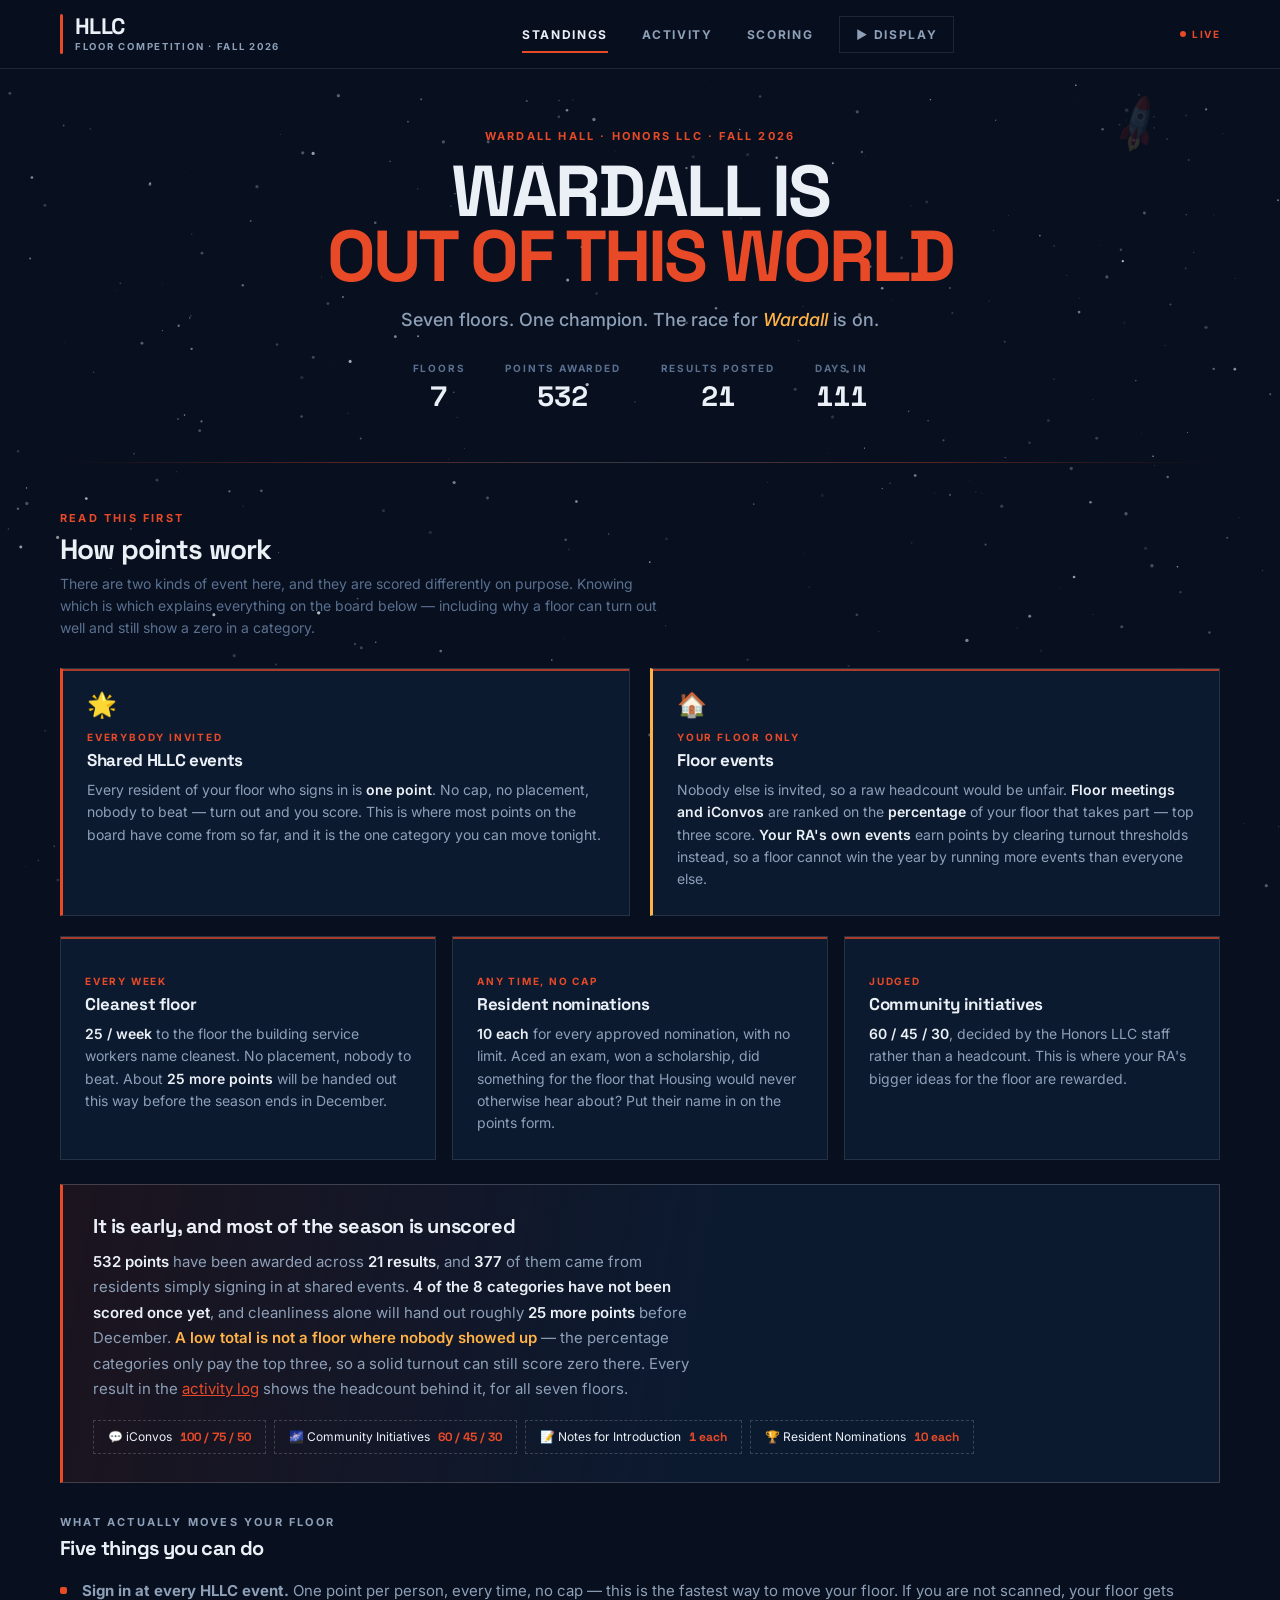
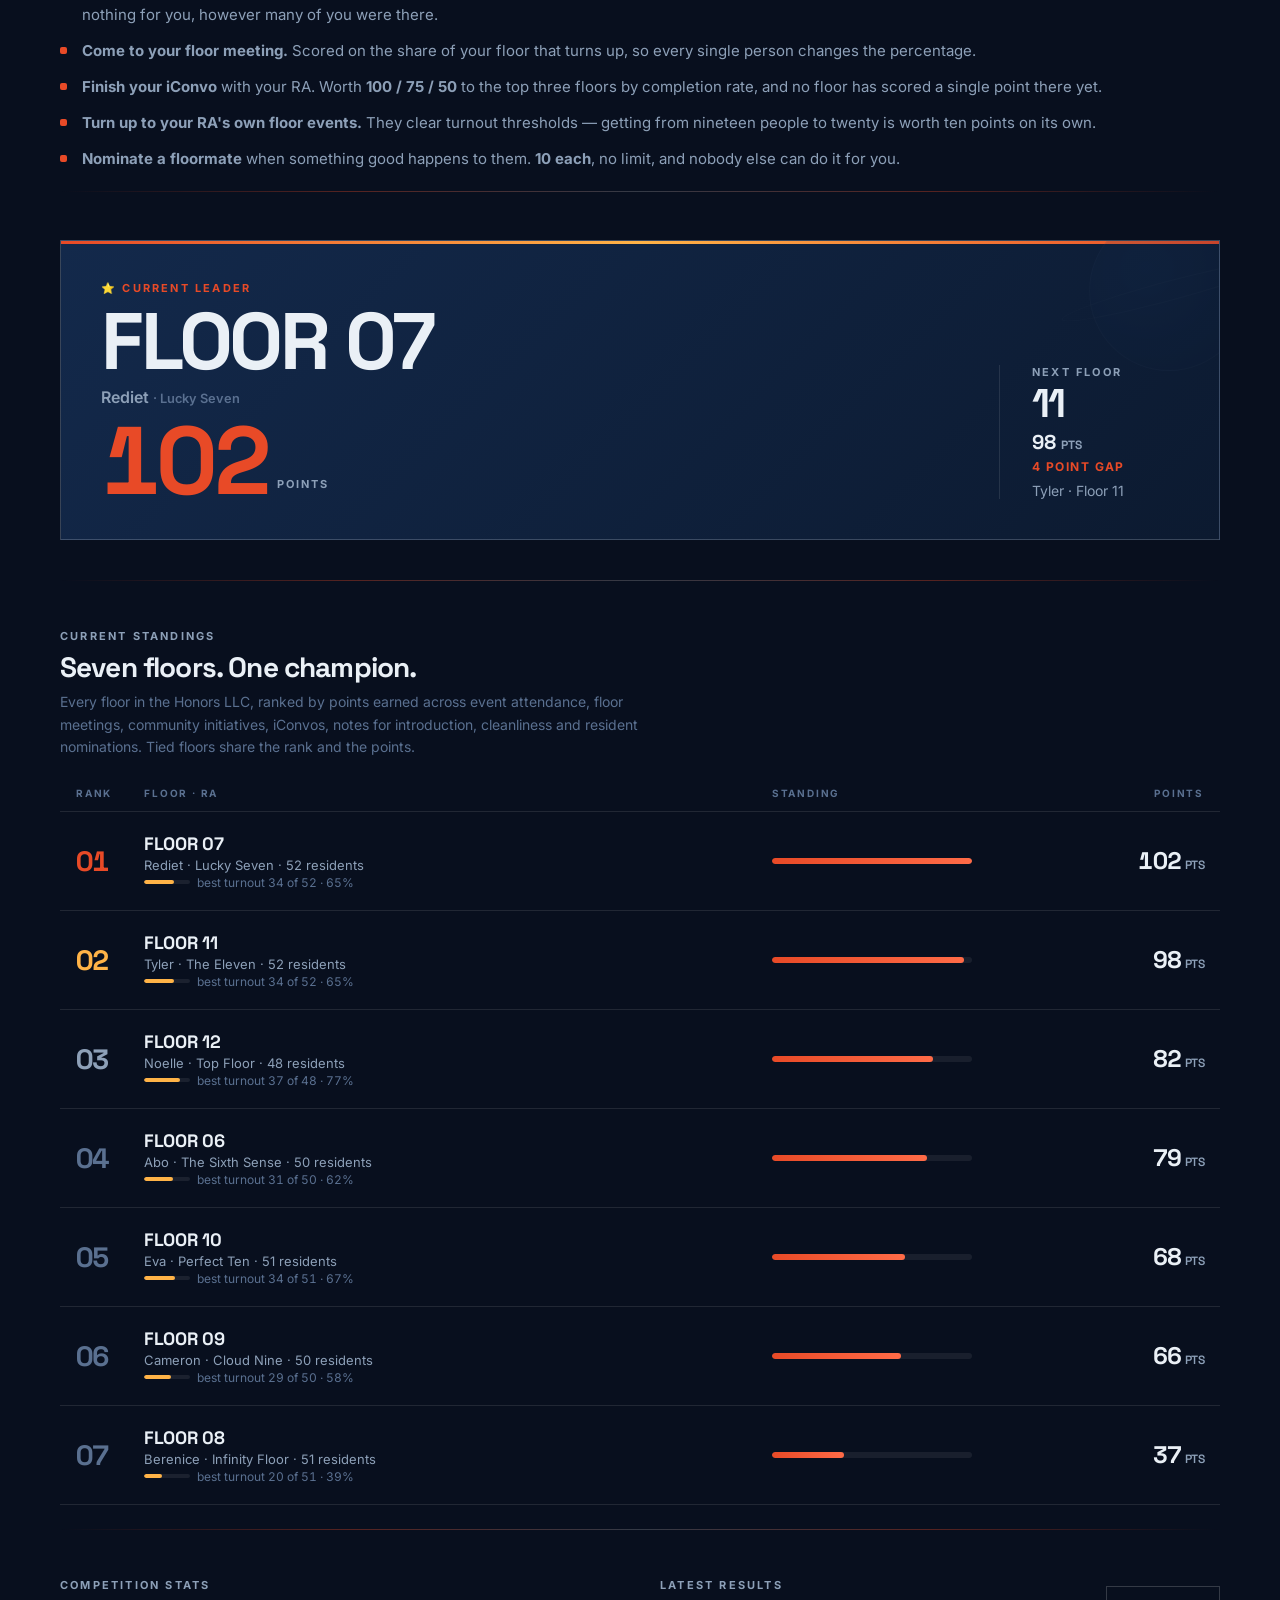
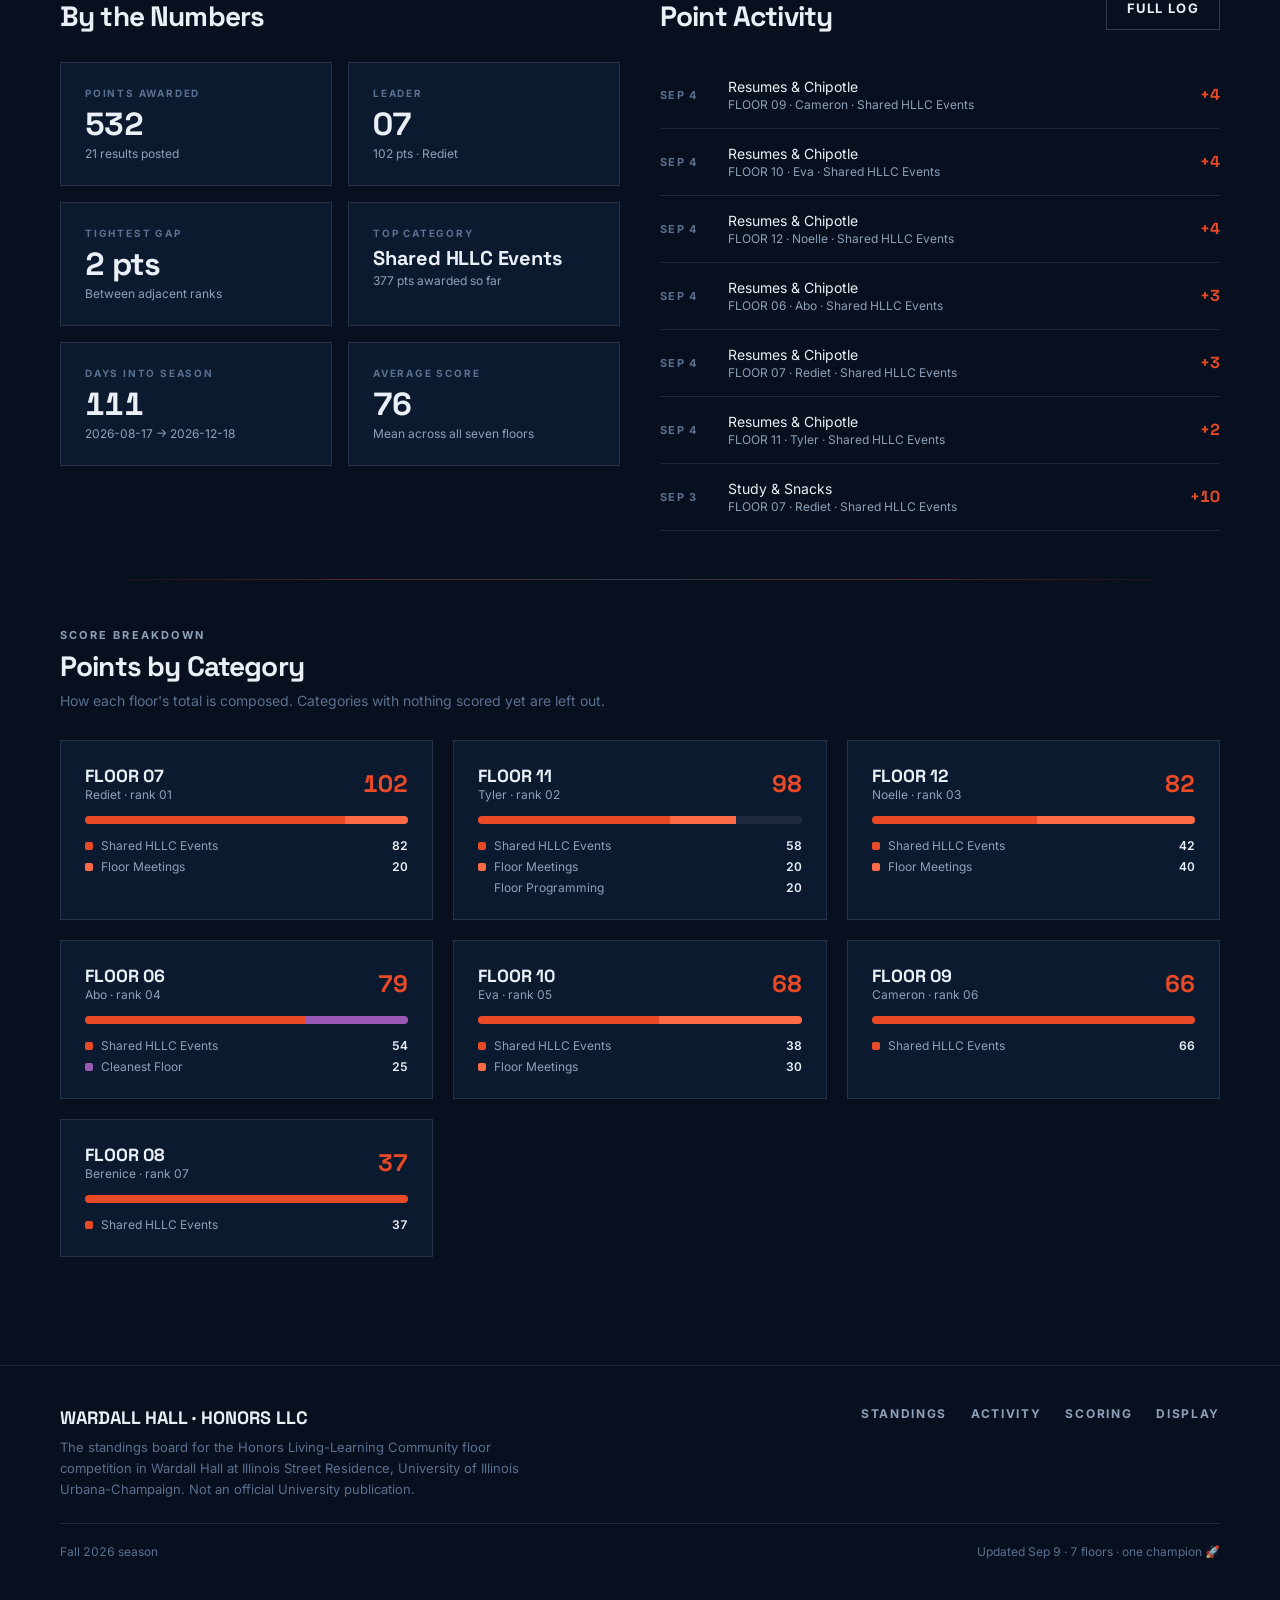
==== commit d60a1ddc: "Two-tier scoring: shared events per person, floor events on percentage or threshold Replaces the sin" ====
--- a/index.html
+++ b/index.html
@@ -27,6 +27,76 @@
 
   <hr class="section-divider">
 
+  <!-- ---------- How points work (read before the board) ---------- -->
+  <section style="padding:48px 0 8px;">
+    <div class="section-header">
+      <p class="eyebrow eyebrow-accent">Read this first</p>
+      <h2 class="section-title">How points work</h2>
+      <p class="section-desc">There are two kinds of event here, and they are scored differently on
+        purpose. Knowing which is which explains everything on the board below &mdash; including why
+        a floor can turn out well and still show a zero in a category.</p>
+    </div>
+
+    <div class="split" style="gap:20px;">
+      <div class="how-card" style="border-left:3px solid var(--orange);">
+        <p class="how-icon" aria-hidden="true">&#127775;</p>
+        <p class="how-kicker">Everybody invited</p>
+        <p class="how-title">Shared HLLC events</p>
+        <p class="how-body">
+          Every resident of your floor who signs in is <strong>one point</strong>. No cap, no
+          placement, nobody to beat &mdash; turn out and you score. This is where most points on the
+          board have come from so far, and it is the one category you can move tonight.
+        </p>
+      </div>
+      <div class="how-card" style="border-left:3px solid var(--gold);">
+        <p class="how-icon" aria-hidden="true">&#127968;</p>
+        <p class="how-kicker">Your floor only</p>
+        <p class="how-title">Floor events</p>
+        <p class="how-body">
+          Nobody else is invited, so a raw headcount would be unfair. <strong>Floor meetings and
+          iConvos</strong> are ranked on the <strong>percentage</strong> of your floor that takes
+          part &mdash; top three score. <strong>Your RA's own events</strong> earn points by clearing
+          turnout thresholds instead, so a floor cannot win the year by running more events than
+          everyone else.
+        </p>
+      </div>
+    </div>
+
+    <div class="how-grid" style="margin-top:20px;">
+      <div class="how-card">
+        <p class="how-kicker">Every week</p>
+        <p class="how-title">Cleanest floor</p>
+        <p class="how-body" id="how-clean"></p>
+      </div>
+      <div class="how-card">
+        <p class="how-kicker">Any time, no cap</p>
+        <p class="how-title">Resident nominations</p>
+        <p class="how-body" id="how-noms"></p>
+      </div>
+      <div class="how-card">
+        <p class="how-kicker">Judged</p>
+        <p class="how-title">Community initiatives</p>
+        <p class="how-body" id="how-community"></p>
+      </div>
+    </div>
+
+    <div class="notice" style="margin-top:24px;">
+      <p class="notice-title" id="notice-title"></p>
+      <p class="notice-body" id="notice-body"></p>
+      <div class="open-cats" id="open-cats"></div>
+    </div>
+
+    <div style="margin-top:32px;">
+      <div class="section-header" style="margin-bottom:18px;">
+        <p class="eyebrow">What actually moves your floor</p>
+        <h3 class="section-title" style="font-size:1.25rem;">Five things you can do</h3>
+      </div>
+      <ul class="plain-list" id="how-to-earn"></ul>
+    </div>
+  </section>
+
+  <hr class="section-divider">
+
   <!-- ---------- Leader ---------- -->
   <section style="padding:48px 0 40px;">
     <div class="leader-card">
@@ -156,6 +226,14 @@
         <div class="floor-info">
           <span class="floor-name">${floorLabel(s.number)}${s.isTied ? '<span class="tie-badge">Tied</span>' : ""}</span>
           <span class="floor-ra">${s.ra} &middot; ${s.nickname} &middot; ${s.residents} residents</span>
+          ${(() => {
+            const p = participationFor(s.number);
+            if (!p) return "";
+            return `<span class="part-line" title="Best recorded turnout for this floor">
+              <span class="bar"><span style="width:${p.bestPct.toFixed(1)}%"></span></span>
+              best turnout ${p.best} of ${p.of} &middot; ${p.bestPct.toFixed(0)}%
+            </span>`;
+          })()}
         </div>
       </td>
       <td class="col-meter">
@@ -210,6 +288,51 @@
     `;
   }).join("") : '<li class="empty">No points posted yet.</li>';
 
+  /* ---- The explainer ---------------------------------------------- */
+  el("how-clean").innerHTML =
+    `<strong>${categoryById("clean").award}</strong> to the floor the building service workers name ` +
+    `cleanest. No placement, nobody to beat. About <strong>${cleanlinessStillToCome()} more points</strong> ` +
+    `will be handed out this way before the season ends in December.`;
+
+  el("how-noms").innerHTML =
+    `<strong>${categoryById("nominations").award}</strong> for every approved nomination, with no ` +
+    "limit. Aced an exam, won a scholarship, did something for the floor that Housing would never " +
+    "otherwise hear about? Put their name in on the points form.";
+
+  el("how-community").innerHTML =
+    `<strong>${categoryById("community").award}</strong>, decided by the Honors LLC staff rather than ` +
+    "a headcount. This is where your RA's bigger ideas for the floor are rewarded.";
+
+  /* The point that matters most to a floor sitting low on the board. */
+  const open = uncontestedCategories();
+  const perPerson = AWARDS.filter((a) => a.cat === "attendance").reduce((t, a) => t + a.pts, 0);
+  el("notice-title").textContent = "It is early, and most of the season is unscored";
+  el("notice-body").innerHTML =
+    `<strong>${totalPointsAwarded()} points</strong> have been awarded across ` +
+    `<strong>${totalEvents()} results</strong>, and <strong>${perPerson}</strong> of them came from ` +
+    "residents simply signing in at shared events. " +
+    (open.length
+      ? `<strong>${open.length} of the ${CATEGORIES.length} categories have not been scored once yet</strong>, `
+      : "") +
+    `and cleanliness alone will hand out roughly <strong>${cleanlinessStillToCome()} more points</strong> ` +
+    "before December. " +
+    "<em>A low total is not a floor where nobody showed up</em> &mdash; the percentage categories only " +
+    "pay the top three, so a solid turnout can still score zero there. Every result in the " +
+    '<a href="activity.html" style="color:var(--orange);text-decoration:underline;">activity log</a> ' +
+    "shows the headcount behind it, for all seven floors.";
+
+  el("open-cats").innerHTML = open.length
+    ? open.map((c) => `<span class="open-cat">${c.icon} ${c.name} <b>${c.award}</b></span>`).join("")
+    : "";
+
+  el("how-to-earn").innerHTML = [
+    "<strong>Sign in at every HLLC event.</strong> One point per person, every time, no cap &mdash; this is the fastest way to move your floor. If you are not scanned, your floor gets nothing for you, however many of you were there.",
+    "<strong>Come to your floor meeting.</strong> Scored on the share of your floor that turns up, so every single person changes the percentage.",
+    `<strong>Finish your iConvo</strong> with your RA. Worth <strong>${categoryById("iconvos").award}</strong> to the top three floors by completion rate, and no floor has scored a single point there yet.`,
+    "<strong>Turn up to your RA's own floor events.</strong> They clear turnout thresholds &mdash; getting from nineteen people to twenty is worth ten points on its own.",
+    `<strong>Nominate a floormate</strong> when something good happens to them. <strong>${categoryById("nominations").award}</strong>, no limit, and nobody else can do it for you.`,
+  ].map((t) => `<li>${t}</li>`).join("");
+
   /* ---- Breakdown per floor ---- */
   el("breakdown-grid").innerHTML = standings.map((s) => {
     const cats = s.categoryBreakdown.filter((c) => c.points > 0);
@@ -237,7 +360,12 @@
               </div>
             `).join("")}
           </div>
-        ` : `<p style="font-size:0.8125rem;color:var(--text-dim);">No points on the board yet.</p>`}
+        ` : `<p style="font-size:0.8125rem;color:var(--text-dim);line-height:1.6;">${(() => {
+              const p = participationFor(s.number);
+              return p
+                ? `Nothing on the board yet &mdash; this floor has not finished top three in a scored result. It turned out ${p.best} of ${p.of} residents at its best showing, and four categories have not been contested at all.`
+                : "Nothing on the board yet. Four categories have not been contested at all.";
+            })()}</p>`}
       </div>
     `;
   }).join("");
--- a/styles.css
+++ b/styles.css
@@ -917,3 +917,160 @@
   gap: 40px;
 }
 @media (max-width: 900px) { .split { grid-template-columns: 1fr; gap: 48px; } }
+
+
+/* ============================================================
+   "HOW POINTS WORK" — the resident-facing explainer that sits
+   above the standings, so nobody reads the board without it.
+   ============================================================ */
+
+.how-grid {
+  display: grid;
+  grid-template-columns: repeat(auto-fit, minmax(260px, 1fr));
+  gap: 16px;
+}
+.how-card {
+  background: var(--navy-dark);
+  border: 1px solid var(--line);
+  padding: 24px;
+  position: relative;
+  overflow: hidden;
+}
+.how-card::before {
+  content: '';
+  position: absolute;
+  top: 0; left: 0; right: 0;
+  height: 2px;
+  background: var(--orange);
+  opacity: 0.7;
+}
+.how-icon { font-size: 1.5rem; line-height: 1; }
+.how-kicker {
+  margin-top: 14px;
+  font-size: 0.625rem;
+  font-weight: 700;
+  letter-spacing: 0.18em;
+  text-transform: uppercase;
+  color: var(--orange);
+}
+.how-title {
+  margin-top: 6px;
+  font-family: var(--font-display);
+  font-size: 1.0625rem;
+  font-weight: 700;
+  letter-spacing: -0.02em;
+}
+.how-body {
+  margin-top: 8px;
+  font-size: 0.875rem;
+  color: var(--text-muted);
+  line-height: 1.6;
+}
+.how-body strong { color: var(--text-primary); font-weight: 600; }
+
+/* ---- The point everyone misses, called out ---- */
+.notice {
+  border: 1px solid var(--line-strong);
+  border-left: 3px solid var(--orange);
+  background: linear-gradient(100deg, rgba(232, 74, 39, 0.09), var(--navy-dark) 55%);
+  padding: 28px 30px;
+}
+.notice-title {
+  font-family: var(--font-display);
+  font-size: 1.25rem;
+  font-weight: 700;
+  letter-spacing: -0.02em;
+}
+.notice-body {
+  margin-top: 10px;
+  font-size: 0.9375rem;
+  color: var(--text-muted);
+  line-height: 1.7;
+  max-width: 68ch;
+}
+.notice-body strong { color: var(--text-primary); font-weight: 600; }
+.notice-body em { color: var(--gold); font-style: normal; font-weight: 600; }
+
+/* ---- Uncontested category chips (not buttons — just labels) ---- */
+.open-cats {
+  display: flex; flex-wrap: wrap; gap: 8px;
+  margin-top: 18px;
+}
+.open-cat {
+  display: inline-flex; align-items: baseline; gap: 8px;
+  padding: 8px 14px;
+  border: 1px dashed var(--line-strong);
+  font-size: 0.75rem;
+  color: var(--text-primary);
+}
+.open-cat b {
+  font-family: var(--font-display);
+  color: var(--orange);
+  font-variant-numeric: tabular-nums;
+}
+
+/* ---- Participation line under a floor name ---- */
+.part-line {
+  display: inline-flex; align-items: center; gap: 7px;
+  font-size: 0.75rem;
+  color: var(--text-dim);
+  font-variant-numeric: tabular-nums;
+}
+.part-line .bar {
+  width: 46px; height: 4px;
+  background: rgba(255, 255, 255, 0.08);
+  border-radius: 2px;
+  overflow: hidden;
+}
+.part-line .bar span {
+  display: block; height: 100%;
+  background: var(--gold);
+  border-radius: 2px;
+}
+
+/* ---- Reached bar inside an activity row ---- */
+.reached {
+  display: flex; align-items: center; gap: 9px;
+  margin-top: 7px;
+  font-size: 0.75rem;
+  color: var(--text-dim);
+  font-variant-numeric: tabular-nums;
+}
+.reached .bar {
+  width: 84px; height: 5px;
+  background: rgba(255, 255, 255, 0.08);
+  border-radius: 3px;
+  overflow: hidden;
+  flex-shrink: 0;
+}
+.reached .bar span {
+  display: block; height: 100%;
+  background: linear-gradient(90deg, var(--orange), var(--gold));
+  border-radius: 3px;
+}
+
+@media (max-width: 560px) {
+  .notice { padding: 22px 20px; }
+  .reached .bar { width: 60px; }
+}
+
+
+/* ---- Rules table: the "how it is judged" column folds into the name
+        cell on narrow screens so the table never scrolls sideways. ---- */
+.kind-inline { display: none; }
+.kind-badge {
+  display: inline-block;
+  margin-top: 6px;
+  padding: 3px 9px;
+  border: 1px solid var(--line-strong);
+  border-radius: 999px;
+  font-size: 0.625rem;
+  font-weight: 700;
+  letter-spacing: 0.1em;
+  text-transform: uppercase;
+  color: var(--text-muted);
+}
+@media (max-width: 720px) {
+  .rules-table .col-kind { display: none; }
+  .kind-inline { display: block; }
+}
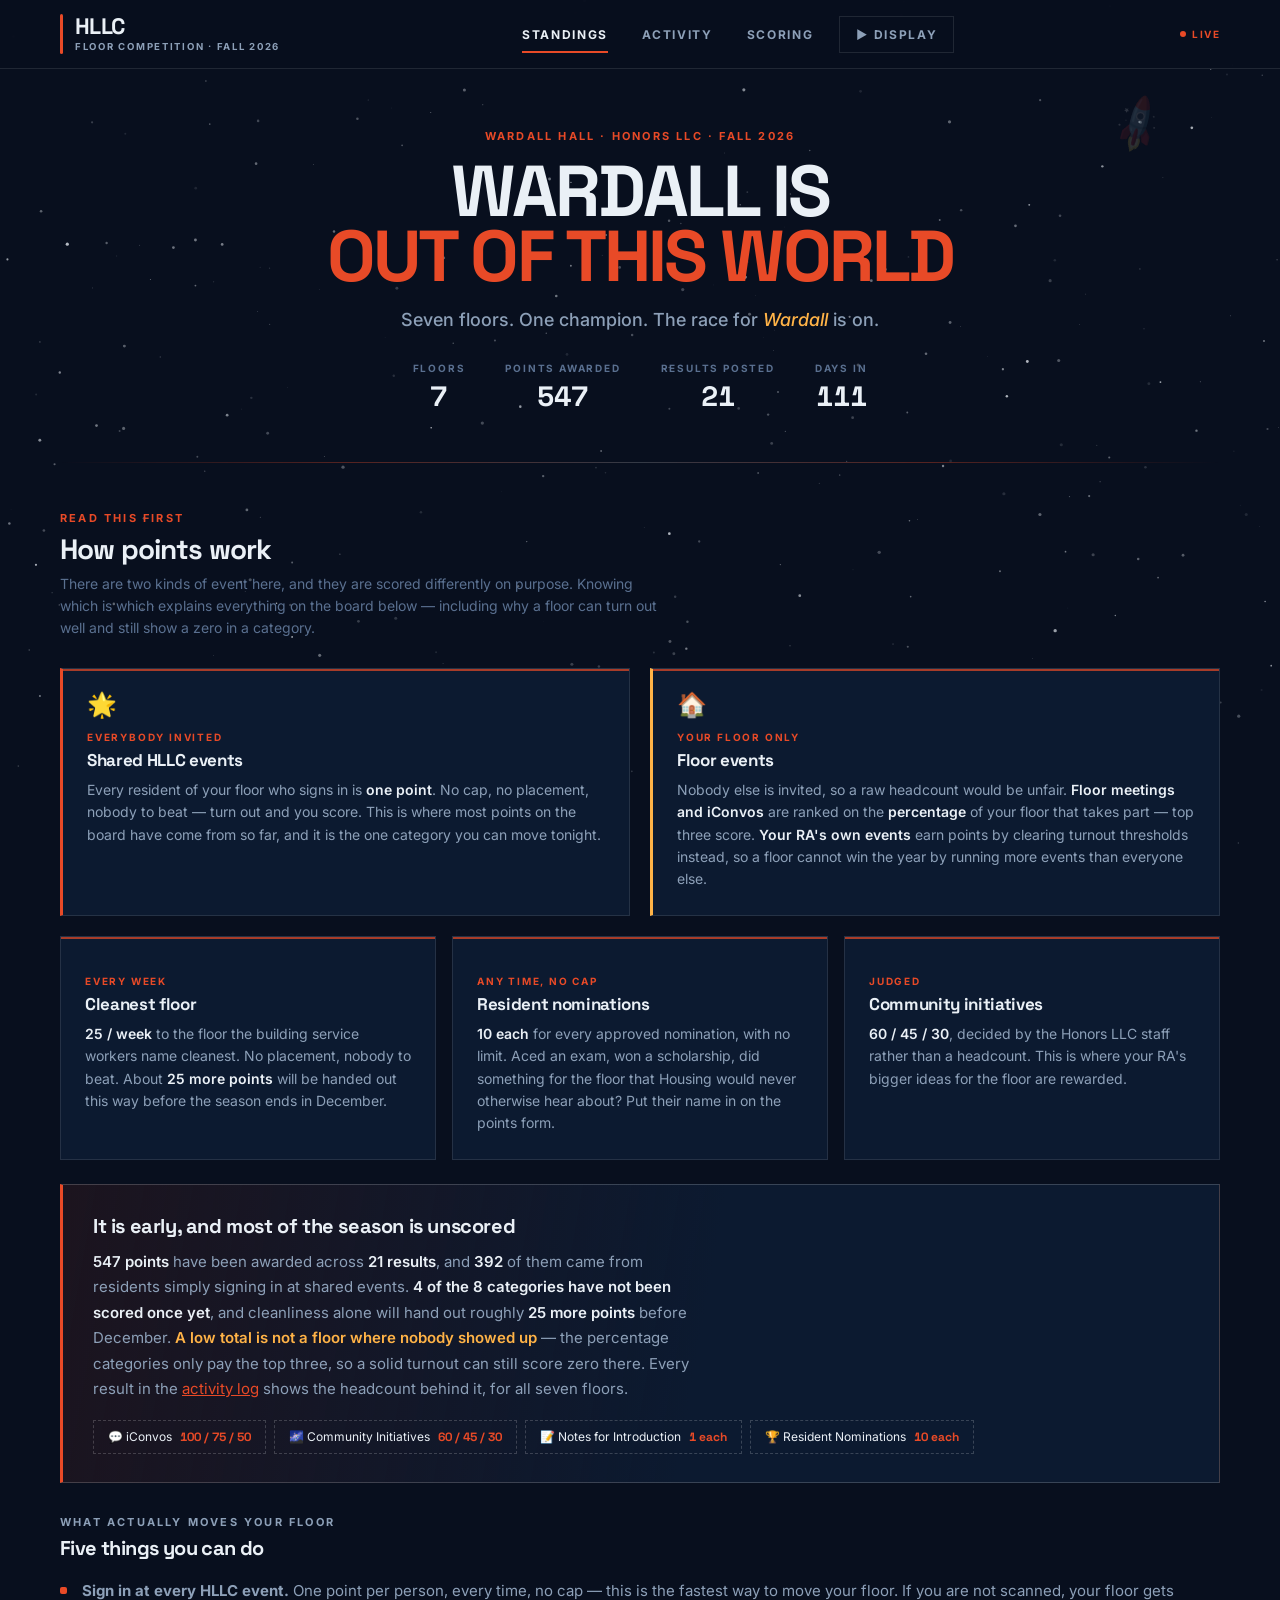
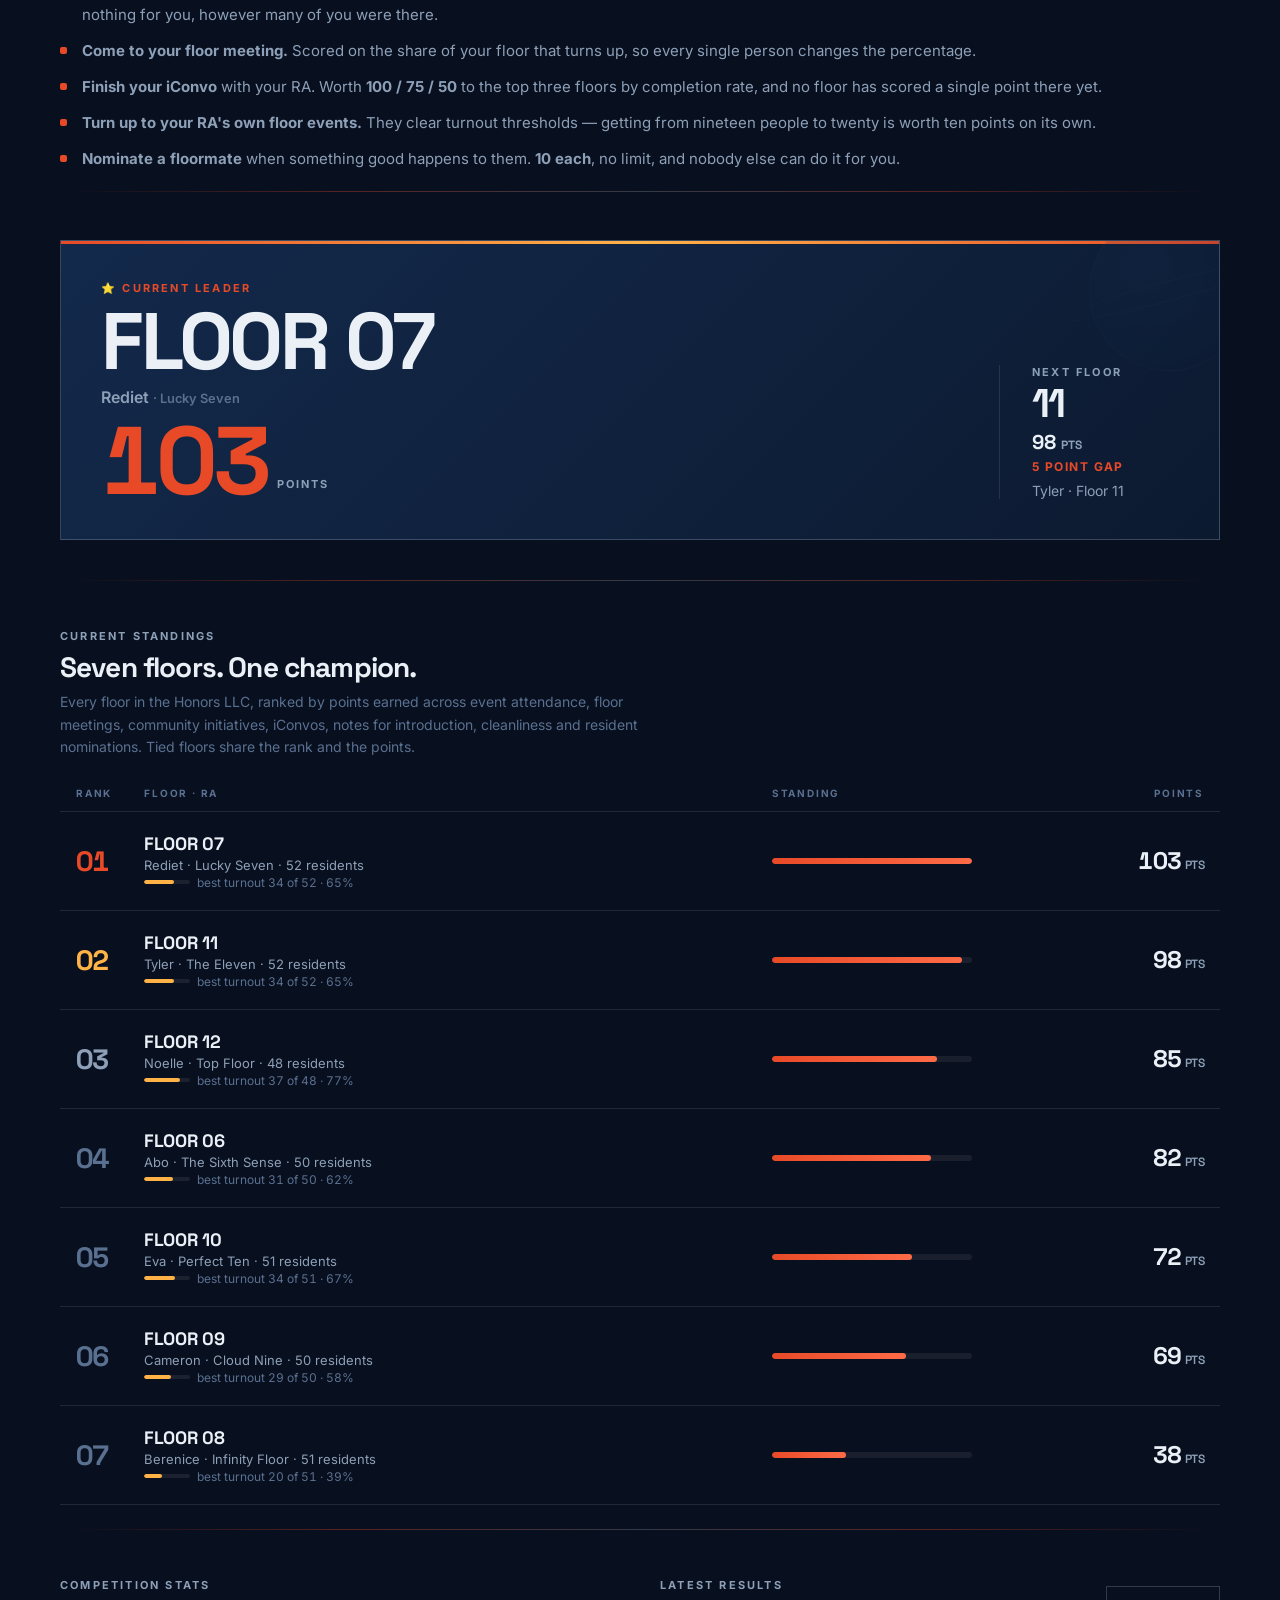
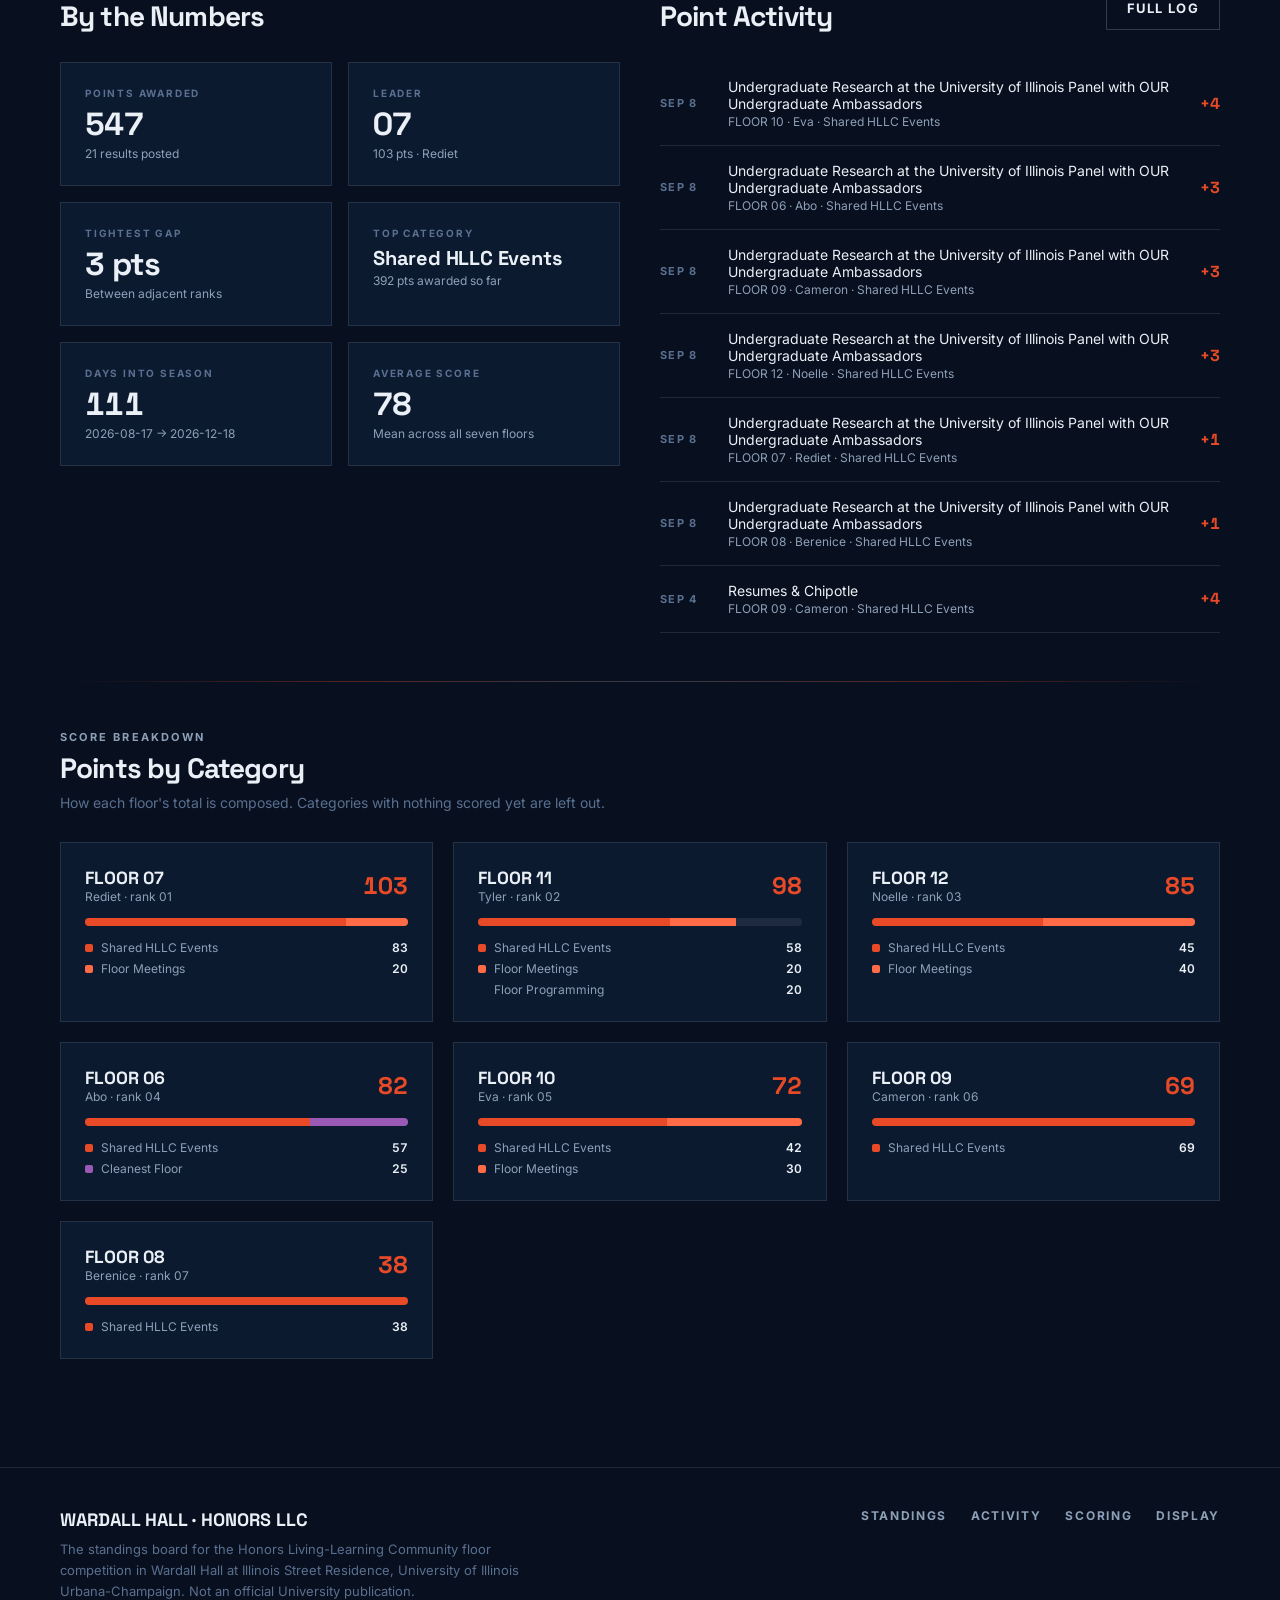
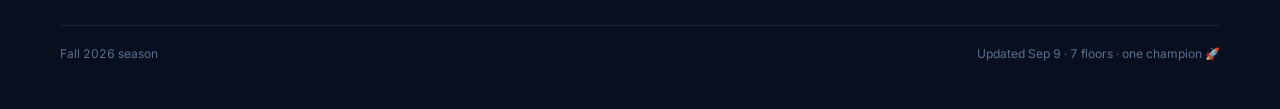
==== commit f5e078d5: "Add an original favicon, plus the floor-meeting and activity-log fixes FAVICON. The header's orange " ====
--- a/index.html
+++ b/index.html
@@ -5,6 +5,11 @@
   <meta name="viewport" content="width=device-width, initial-scale=1.0">
   <title>HLLC Floor Competition — Wardall is Out of This World</title>
   <meta name="description" content="Live standings for the Honors Living-Learning Community floor competition in Wardall Hall, ISR — University of Illinois Urbana-Champaign.">
+  <link rel="icon" href="favicon.ico" sizes="any">
+  <link rel="icon" href="favicon.svg" type="image/svg+xml">
+  <link rel="apple-touch-icon" href="apple-touch-icon.png">
+  <link rel="manifest" href="site.webmanifest">
+  <meta name="theme-color" content="#13294B">
   <link rel="stylesheet" href="styles.css">
 </head>
 <body>
--- a/styles.css
+++ b/styles.css
@@ -1,6 +1,6 @@
 /* ============================================================
    HLLC FLOOR COMPETITION — "Wardall is Out of This World"
-   Shared styles · UIUC Navy #13294B · Illini Orange #E84A27
+   Shared styles · Navy #13294B · Orange #E84A27
    Honors Living-Learning Community · Wardall Hall · ISR · UIUC
    ============================================================ */
 
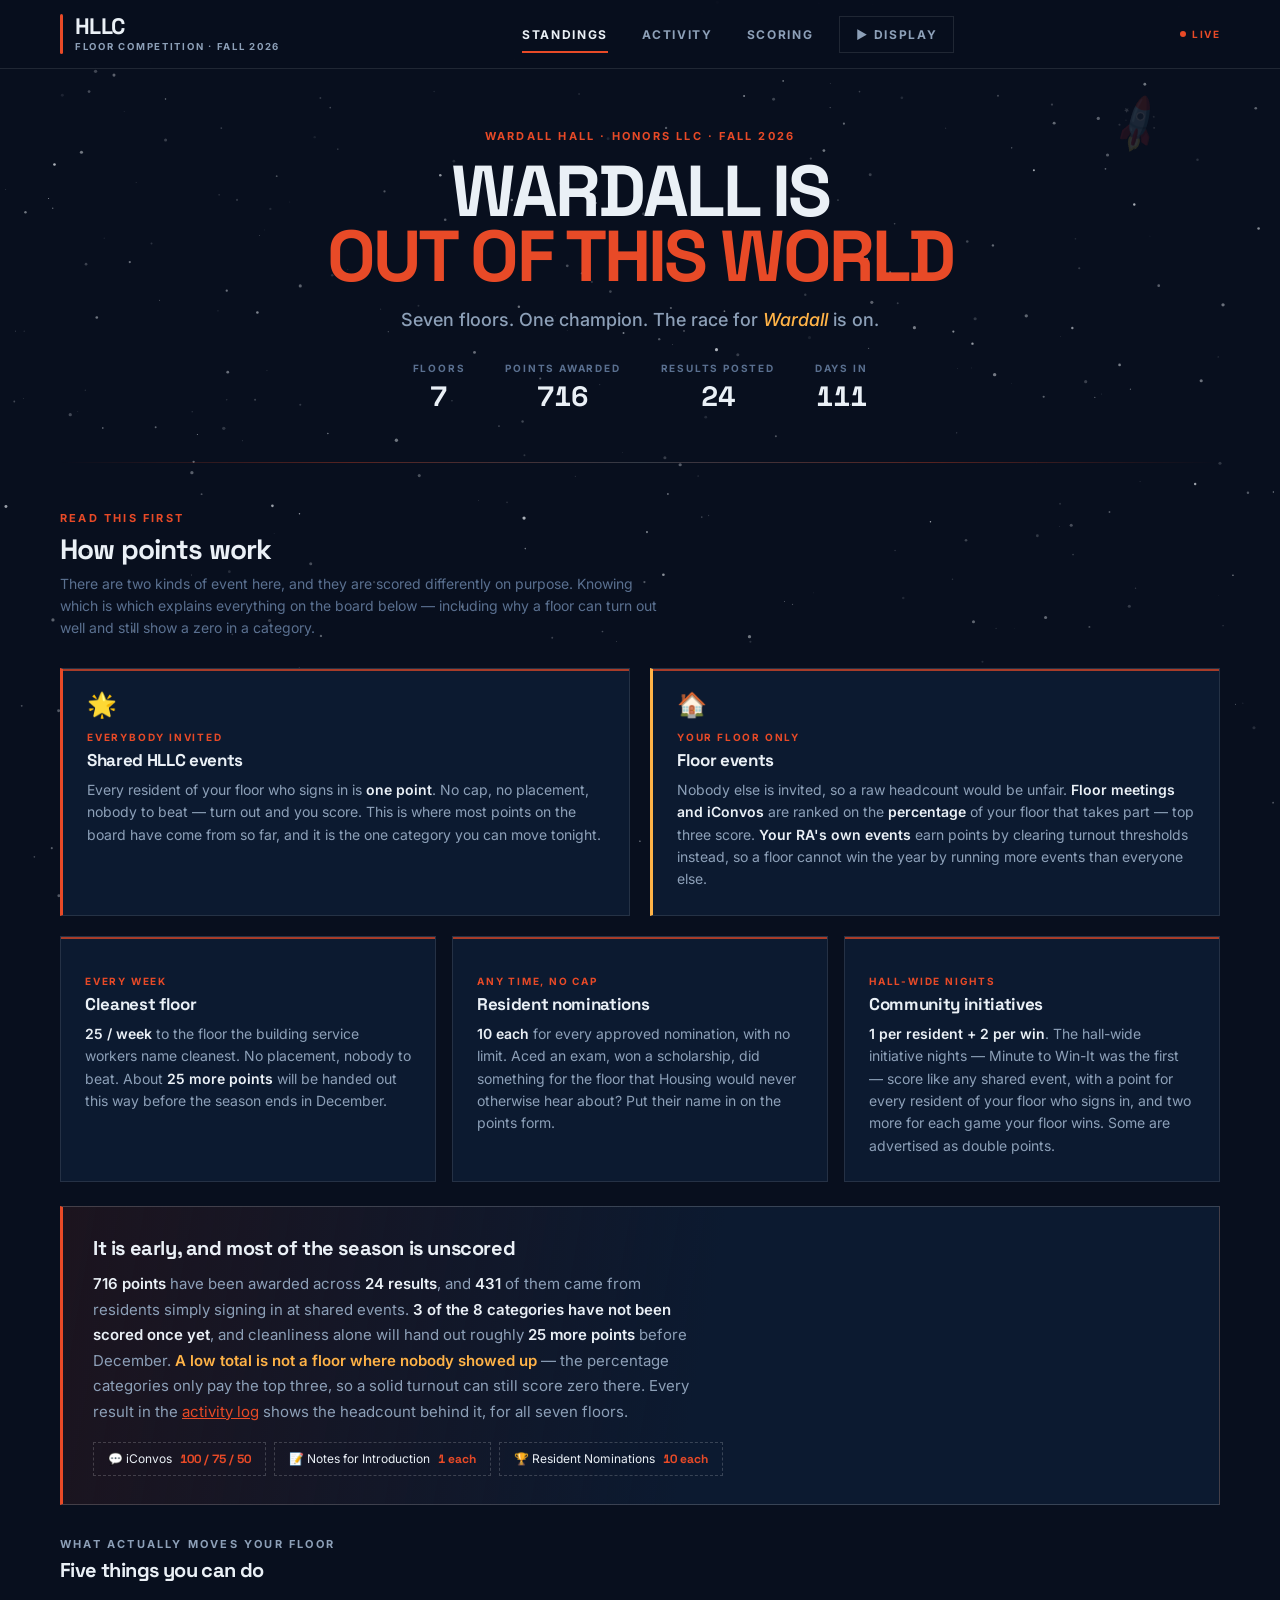
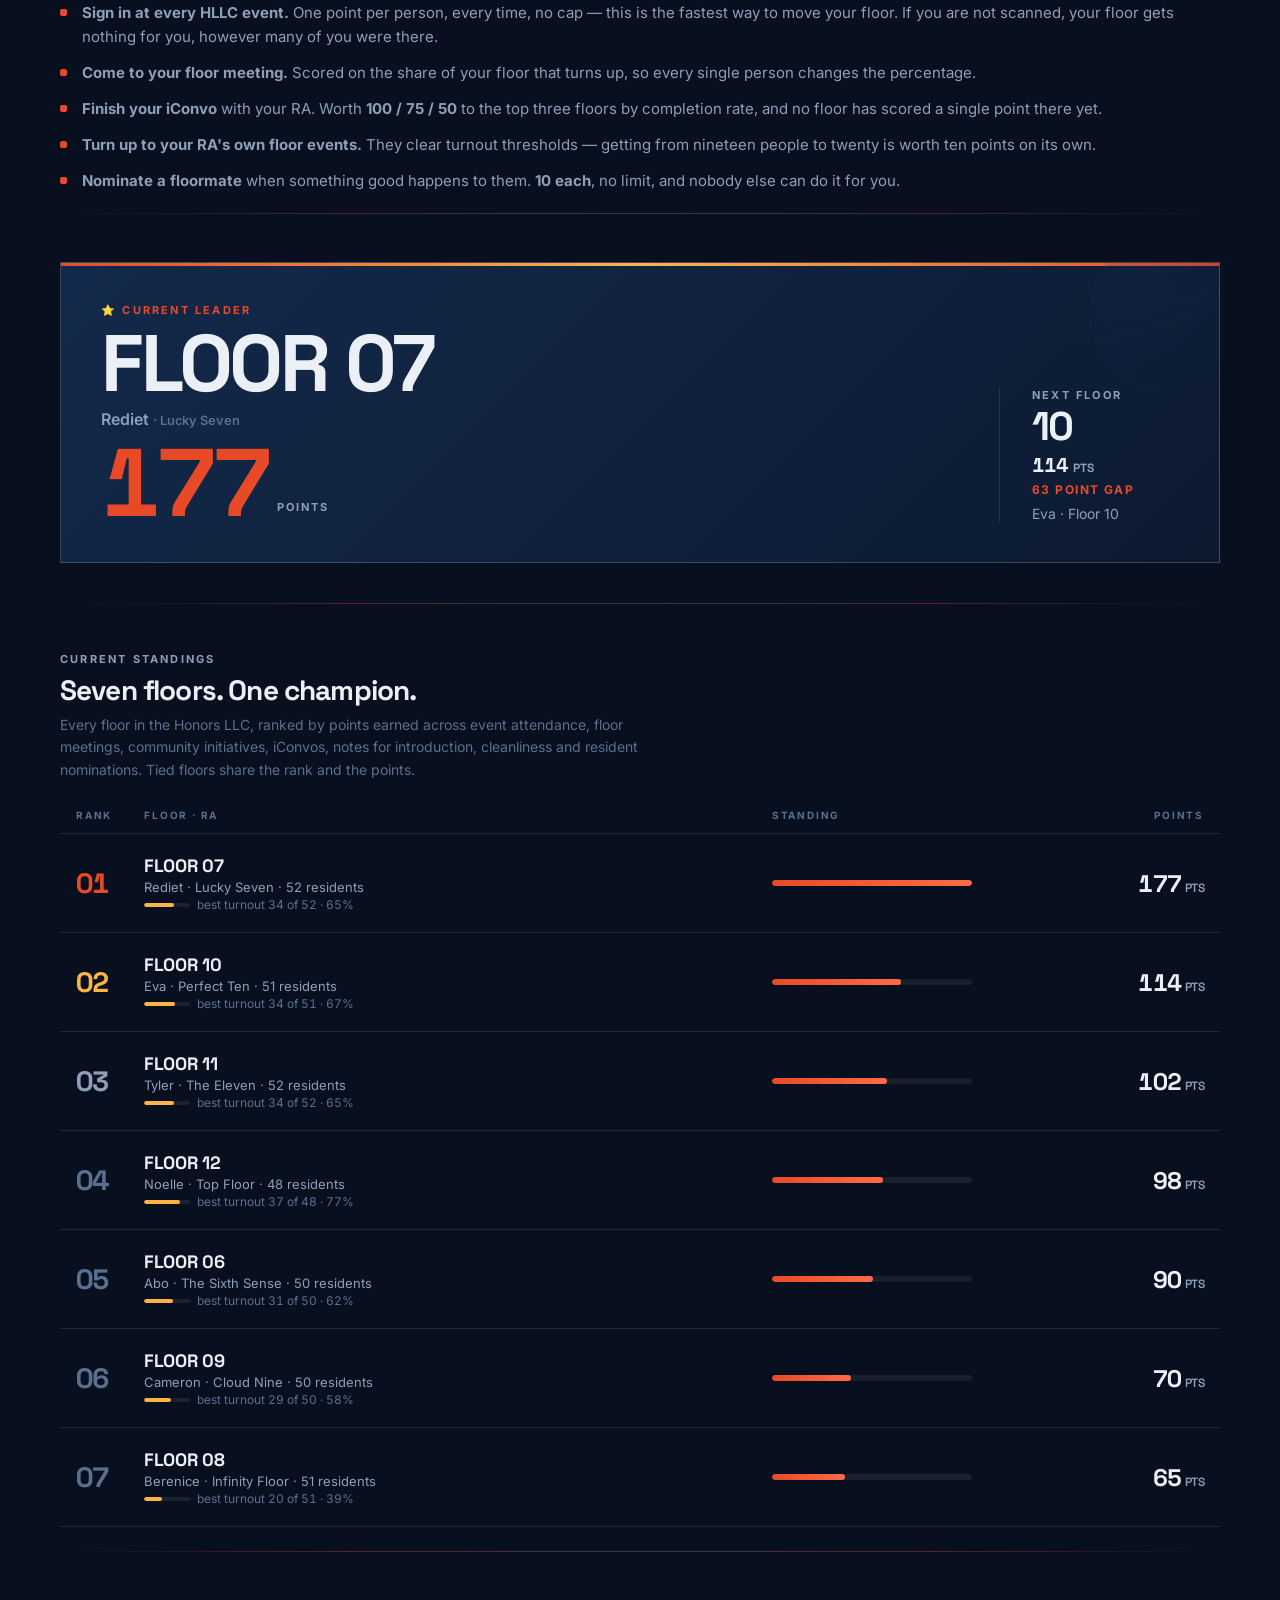
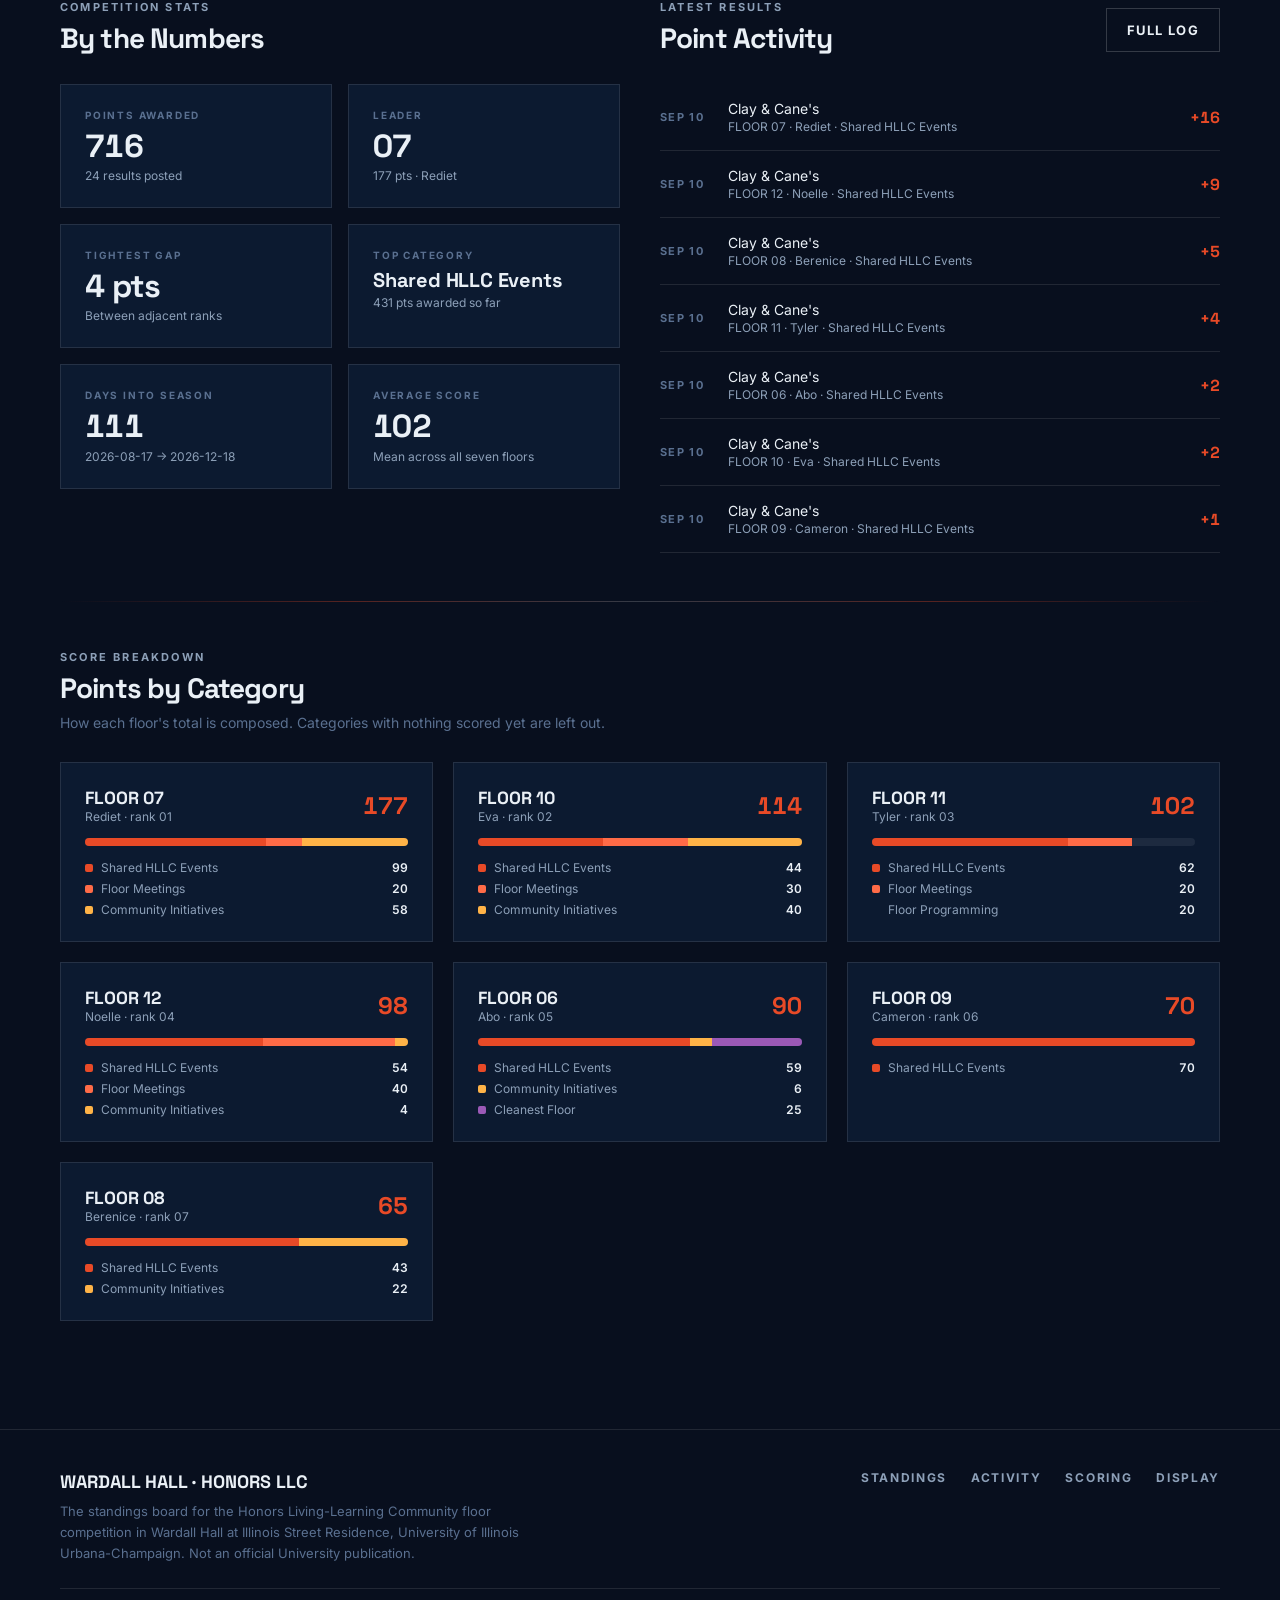
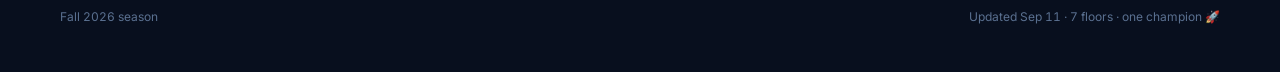
==== commit ae52a29f: "File Minute to Win-It under Community Initiatives; show the 2x multiplier The event is titled "Warda" ====
--- a/index.html
+++ b/index.html
@@ -79,7 +79,7 @@
         <p class="how-body" id="how-noms"></p>
       </div>
       <div class="how-card">
-        <p class="how-kicker">Judged</p>
+        <p class="how-kicker">Hall-wide nights</p>
         <p class="how-title">Community initiatives</p>
         <p class="how-body" id="how-community"></p>
       </div>
@@ -305,8 +305,10 @@
     "otherwise hear about? Put their name in on the points form.";
 
   el("how-community").innerHTML =
-    `<strong>${categoryById("community").award}</strong>, decided by the Honors LLC staff rather than ` +
-    "a headcount. This is where your RA's bigger ideas for the floor are rewarded.";
+    `<strong>${categoryById("community").award}</strong>. The hall-wide initiative nights &mdash; ` +
+    "Minute to Win-It was the first &mdash; score like any shared event, with a point for every " +
+    "resident of your floor who signs in, and two more for each game your floor wins. Some are " +
+    "advertised as double points.";
 
   /* The point that matters most to a floor sitting low on the board. */
   const open = uncontestedCategories();
--- a/styles.css
+++ b/styles.css
@@ -1074,3 +1074,21 @@
   .rules-table .col-kind { display: none; }
   .kind-inline { display: block; }
 }
+
+
+/* ---- Double-points badge on an activity block ---- */
+.mult-badge {
+  display: inline-flex; align-items: center; gap: 6px;
+  margin-left: 10px;
+  padding: 3px 10px;
+  border: 1px solid var(--gold);
+  border-radius: 999px;
+  font-family: var(--font-body);
+  font-size: 0.625rem;
+  font-weight: 700;
+  letter-spacing: 0.14em;
+  text-transform: uppercase;
+  color: var(--gold);
+  vertical-align: middle;
+  white-space: nowrap;
+}
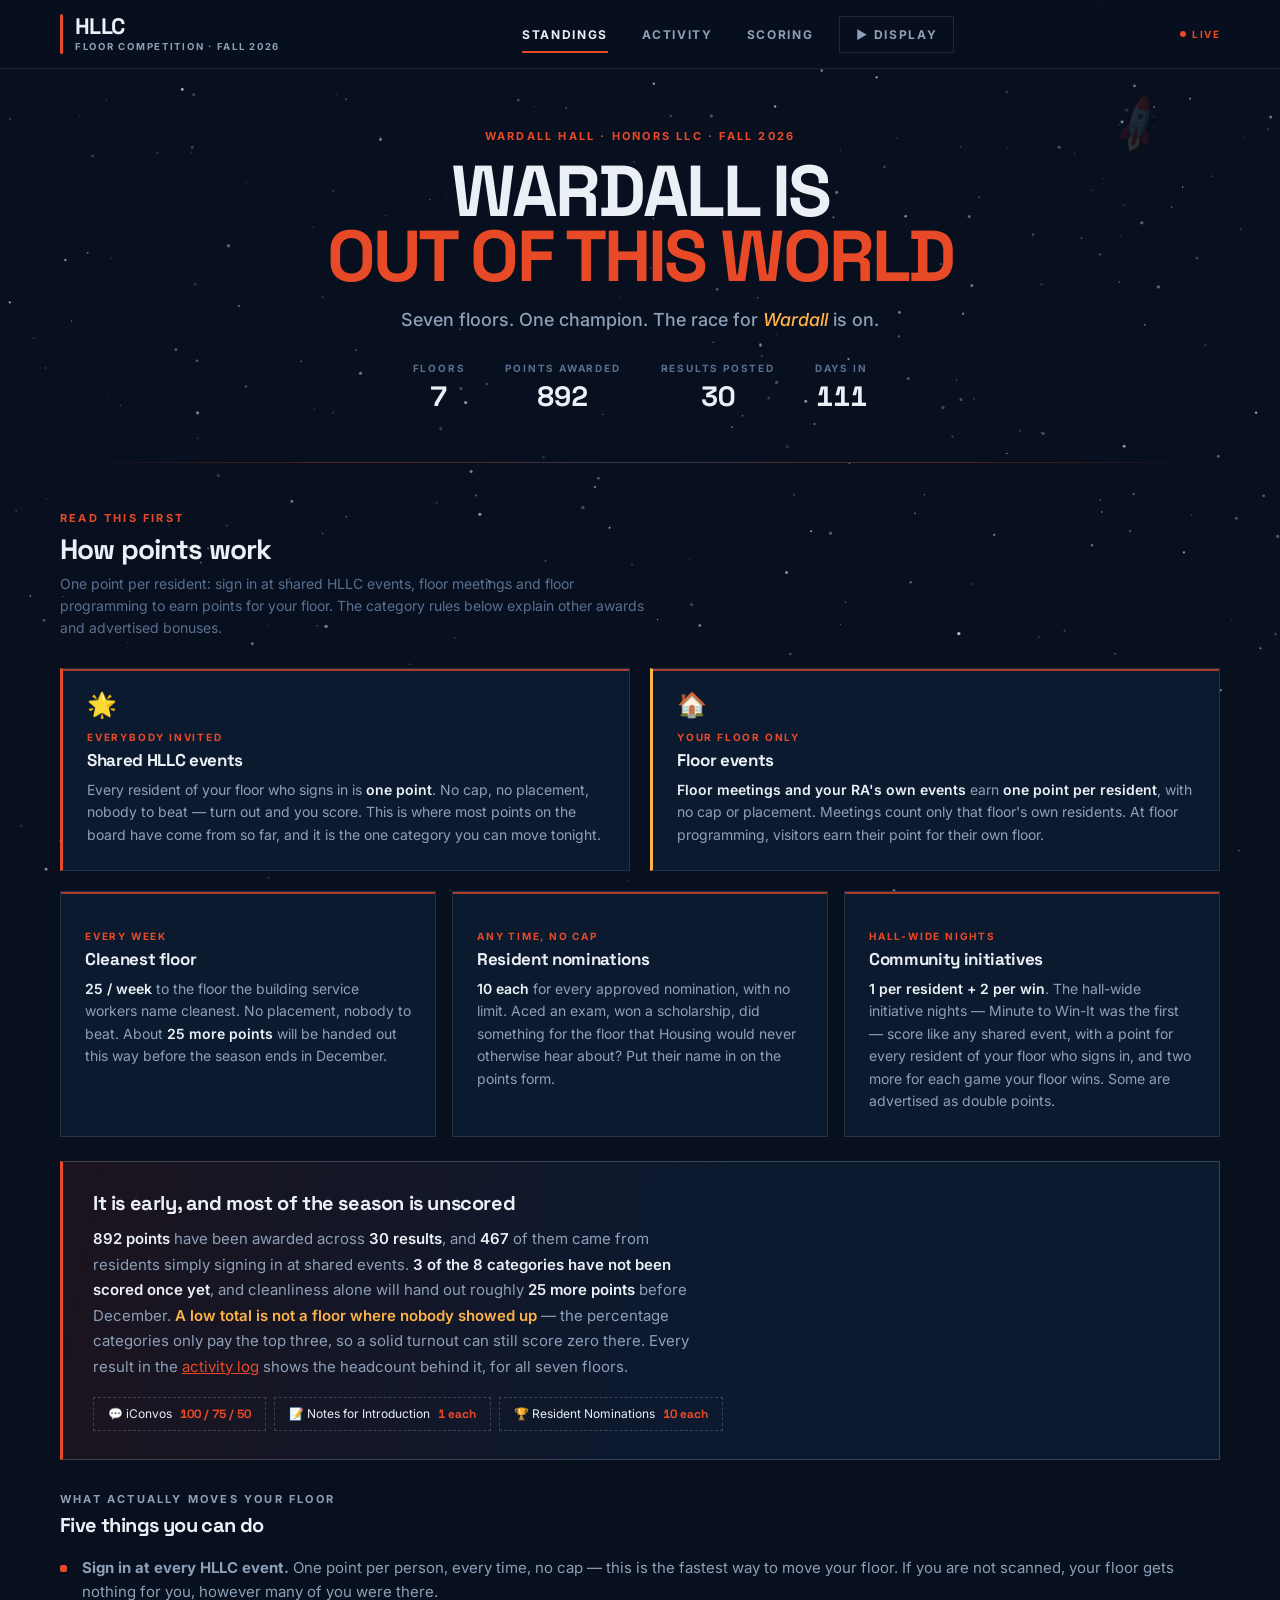
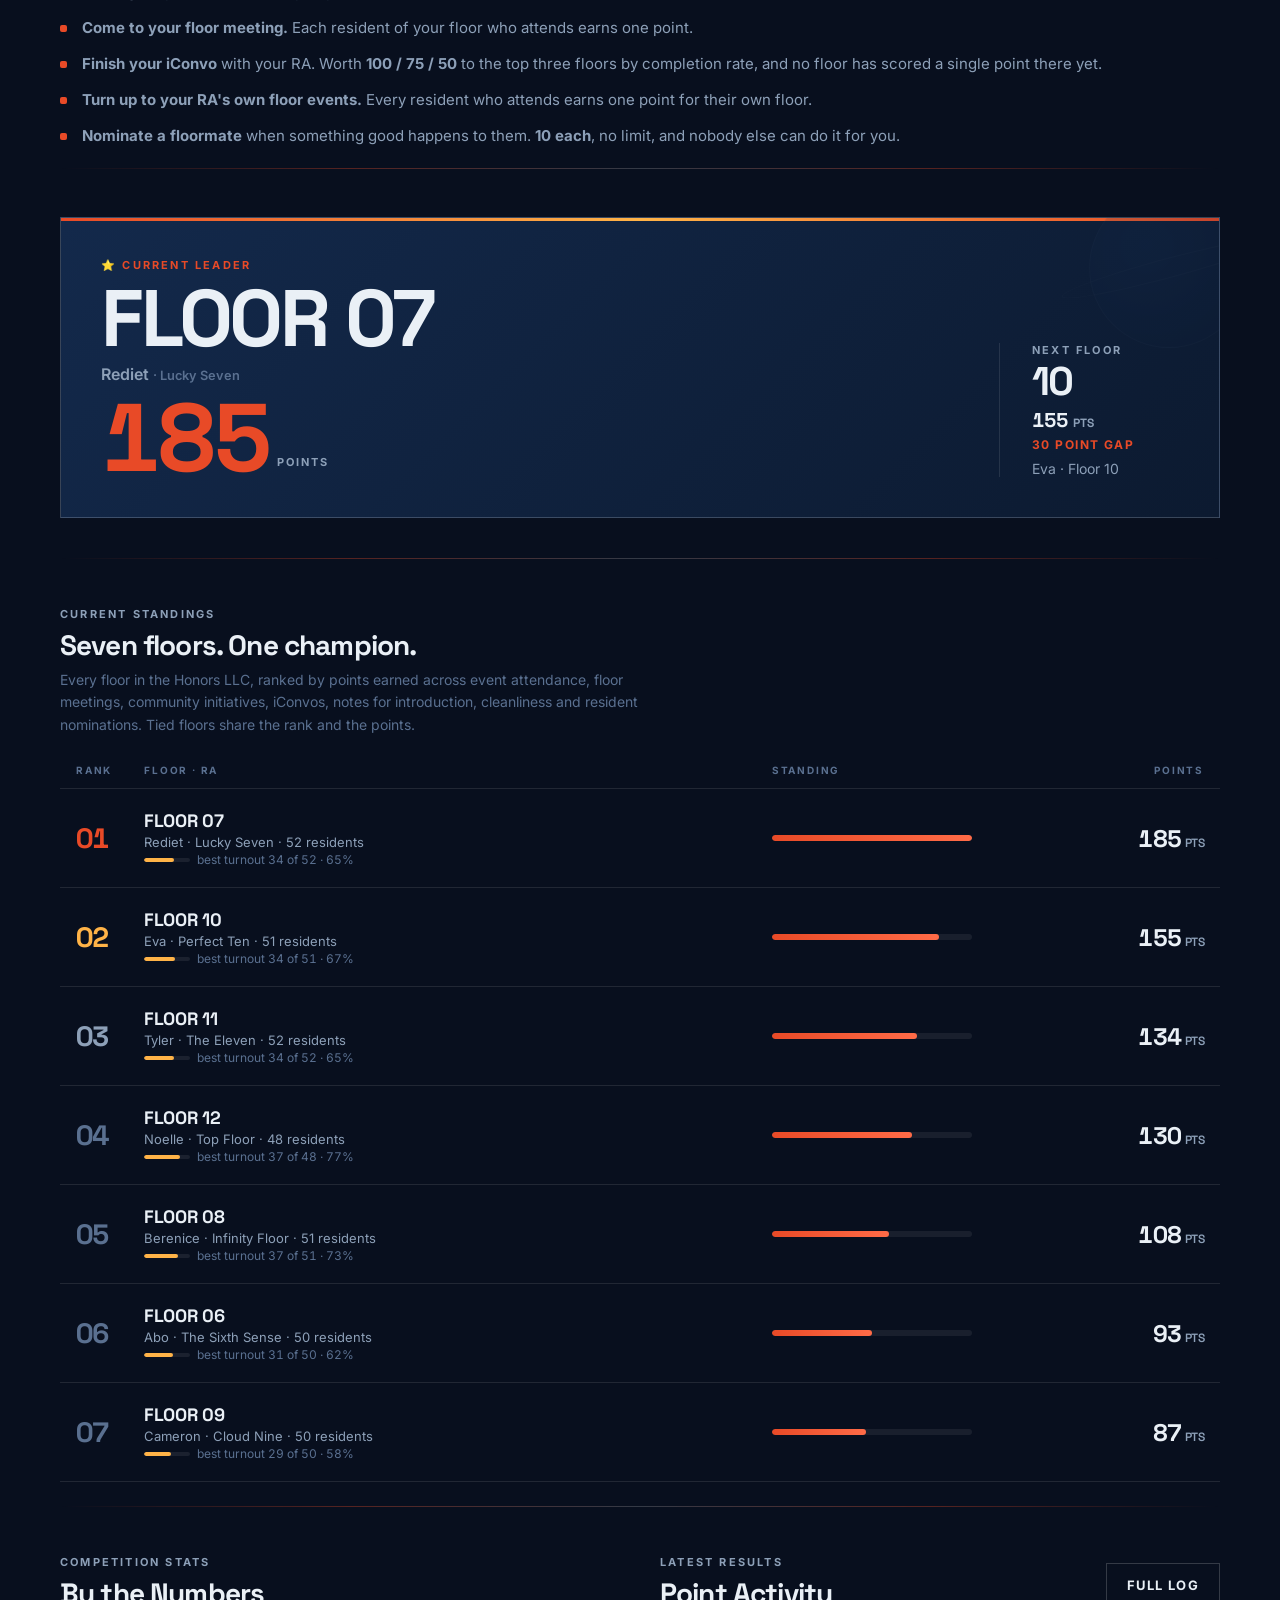
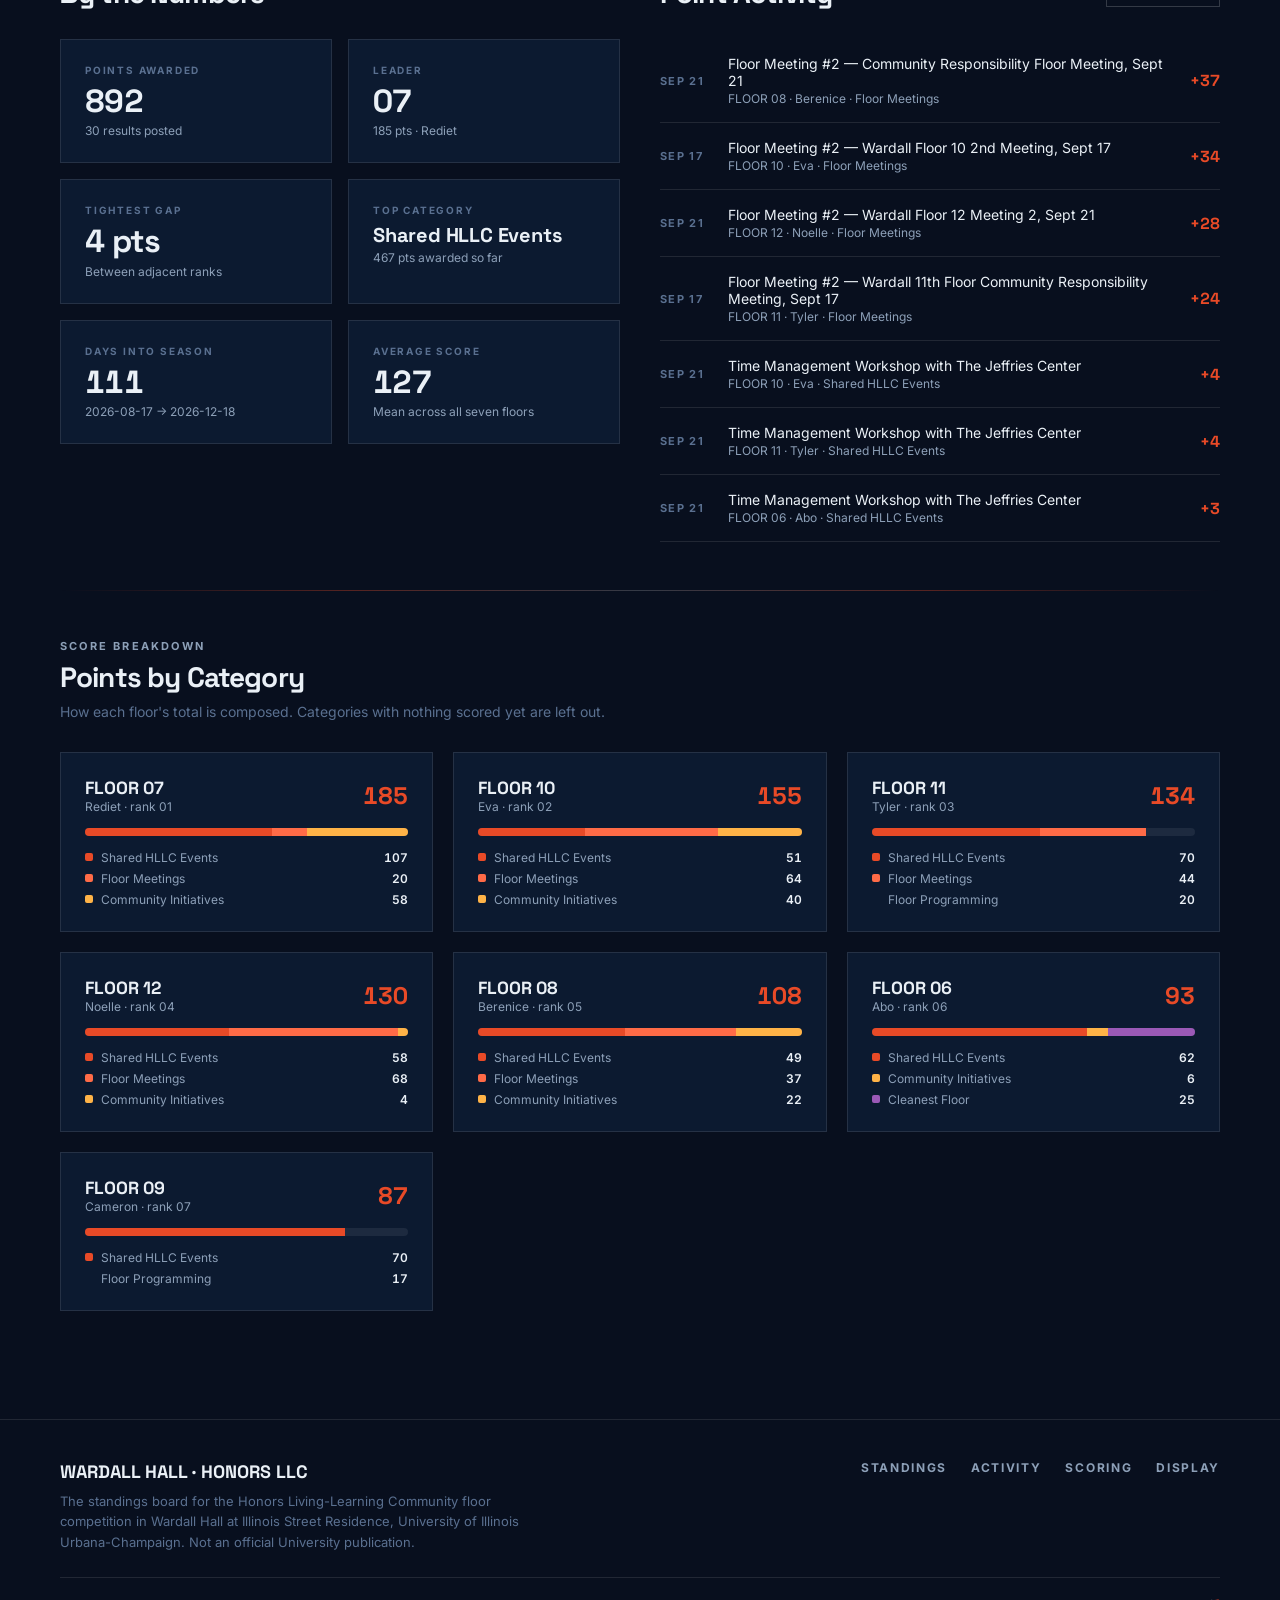
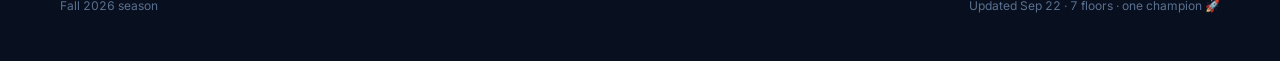
==== commit 56e586d4: "Clarify one point per resident attendance scoring" ====
--- a/index.html
+++ b/index.html
@@ -37,9 +37,9 @@
     <div class="section-header">
       <p class="eyebrow eyebrow-accent">Read this first</p>
       <h2 class="section-title">How points work</h2>
-      <p class="section-desc">There are two kinds of event here, and they are scored differently on
-        purpose. Knowing which is which explains everything on the board below &mdash; including why
-        a floor can turn out well and still show a zero in a category.</p>
+      <p class="section-desc">One point per resident: sign in at shared HLLC events,
+        floor meetings and floor programming to earn points for your floor.
+        The category rules below explain other awards and advertised bonuses.</p>
     </div>
 
     <div class="split" style="gap:20px;">
@@ -58,11 +58,10 @@
         <p class="how-kicker">Your floor only</p>
         <p class="how-title">Floor events</p>
         <p class="how-body">
-          Nobody else is invited, so a raw headcount would be unfair. <strong>Floor meetings and
-          iConvos</strong> are ranked on the <strong>percentage</strong> of your floor that takes
-          part &mdash; top three score. <strong>Your RA's own events</strong> earn points by clearing
-          turnout thresholds instead, so a floor cannot win the year by running more events than
-          everyone else.
+          <strong>Floor meetings and your RA's own events</strong> earn
+          <strong>one point per resident</strong>, with no cap or placement.
+          Meetings count only that floor's own residents. At floor programming,
+          visitors earn their point for their own floor.
         </p>
       </div>
     </div>
@@ -334,9 +333,9 @@
 
   el("how-to-earn").innerHTML = [
     "<strong>Sign in at every HLLC event.</strong> One point per person, every time, no cap &mdash; this is the fastest way to move your floor. If you are not scanned, your floor gets nothing for you, however many of you were there.",
-    "<strong>Come to your floor meeting.</strong> Scored on the share of your floor that turns up, so every single person changes the percentage.",
+    "<strong>Come to your floor meeting.</strong> Each resident of your floor who attends earns one point.",
     `<strong>Finish your iConvo</strong> with your RA. Worth <strong>${categoryById("iconvos").award}</strong> to the top three floors by completion rate, and no floor has scored a single point there yet.`,
-    "<strong>Turn up to your RA's own floor events.</strong> They clear turnout thresholds &mdash; getting from nineteen people to twenty is worth ten points on its own.",
+    "<strong>Turn up to your RA's own floor events.</strong> Every resident who attends earns one point for their own floor.",
     `<strong>Nominate a floormate</strong> when something good happens to them. <strong>${categoryById("nominations").award}</strong>, no limit, and nobody else can do it for you.`,
   ].map((t) => `<li>${t}</li>`).join("");
 
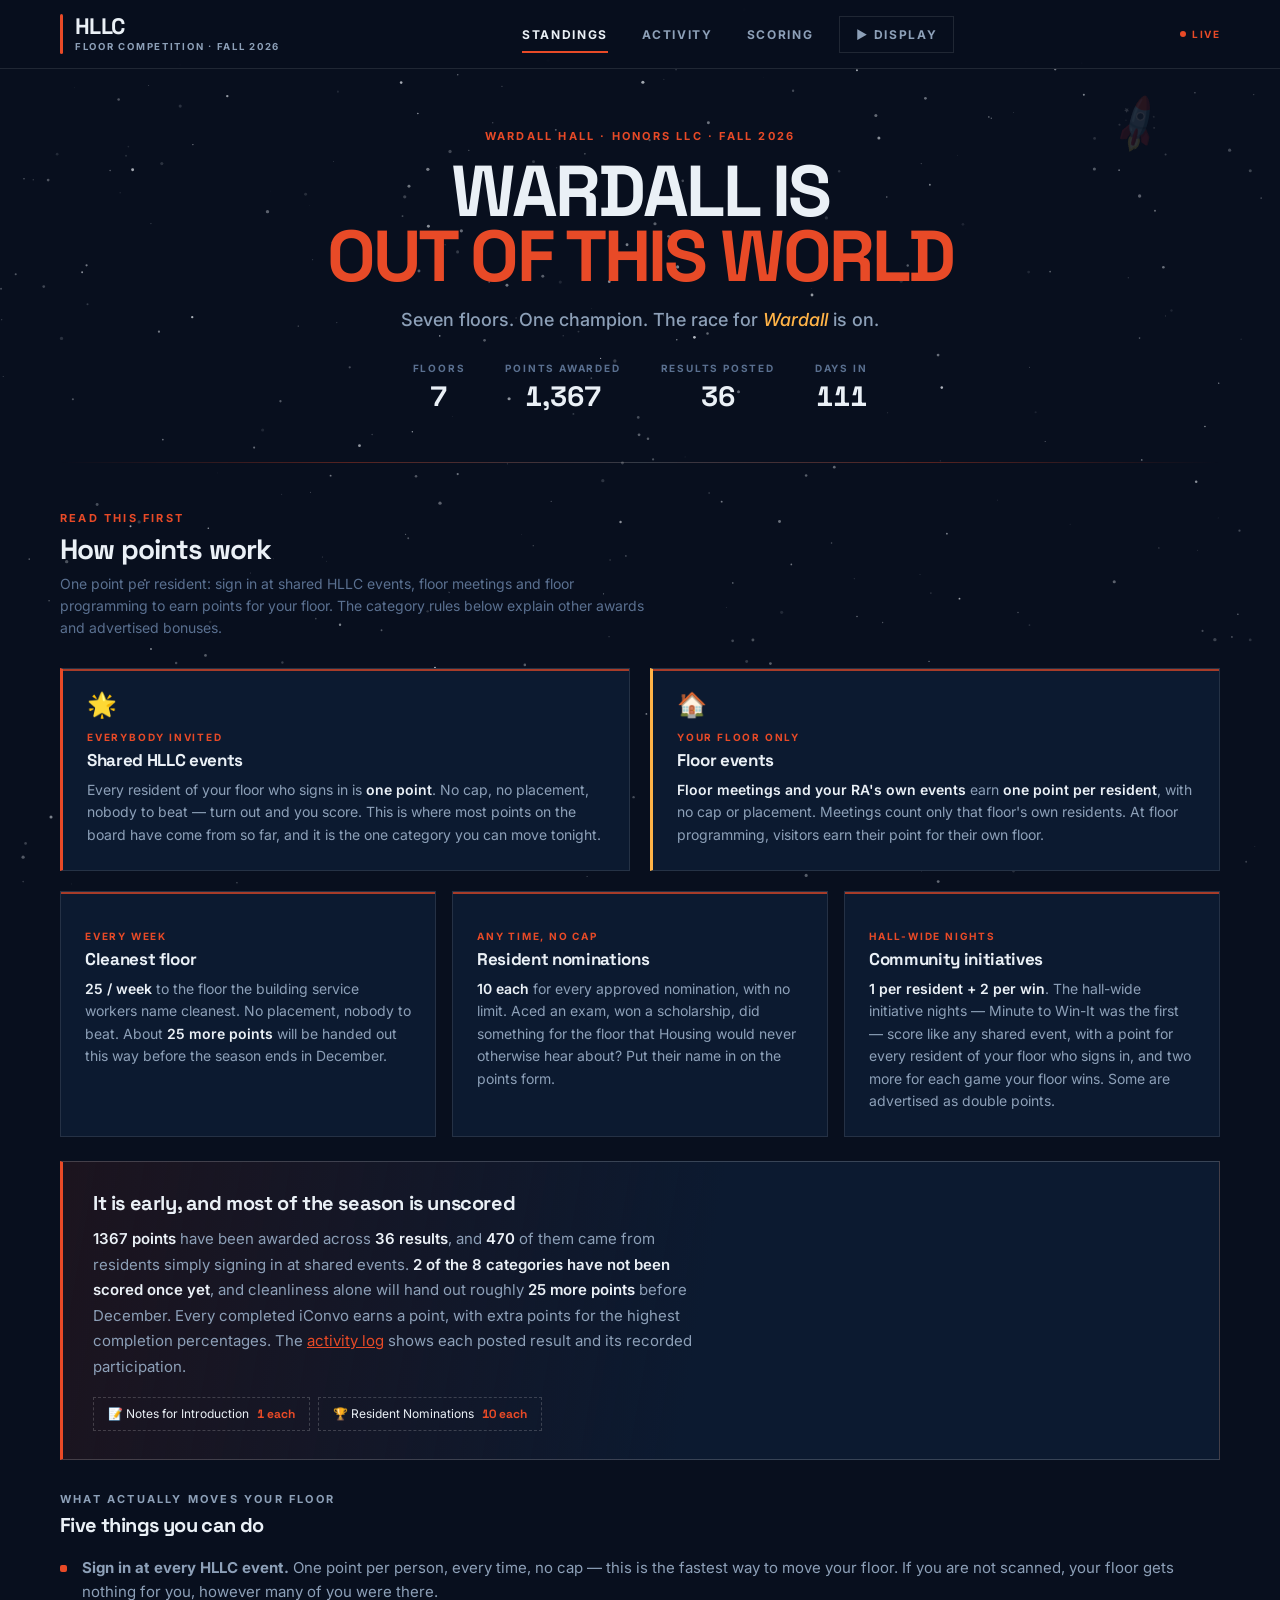
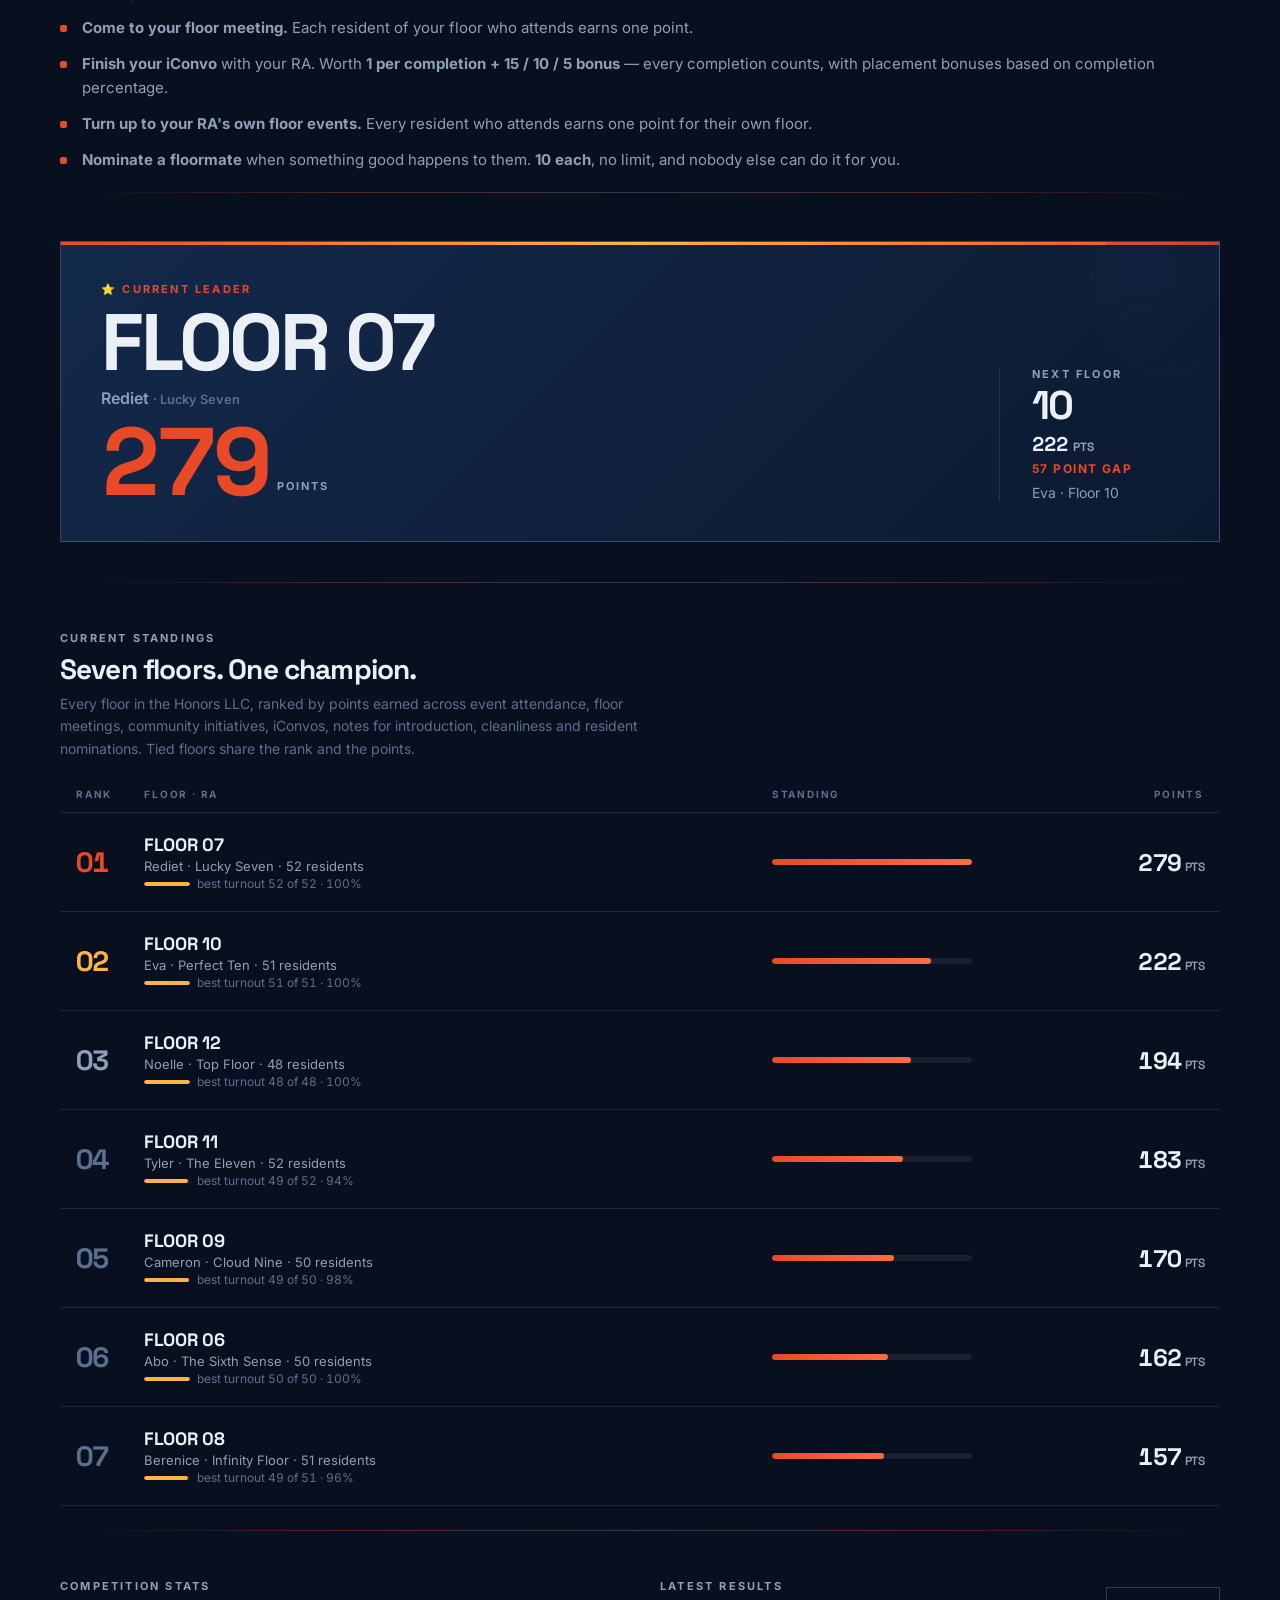
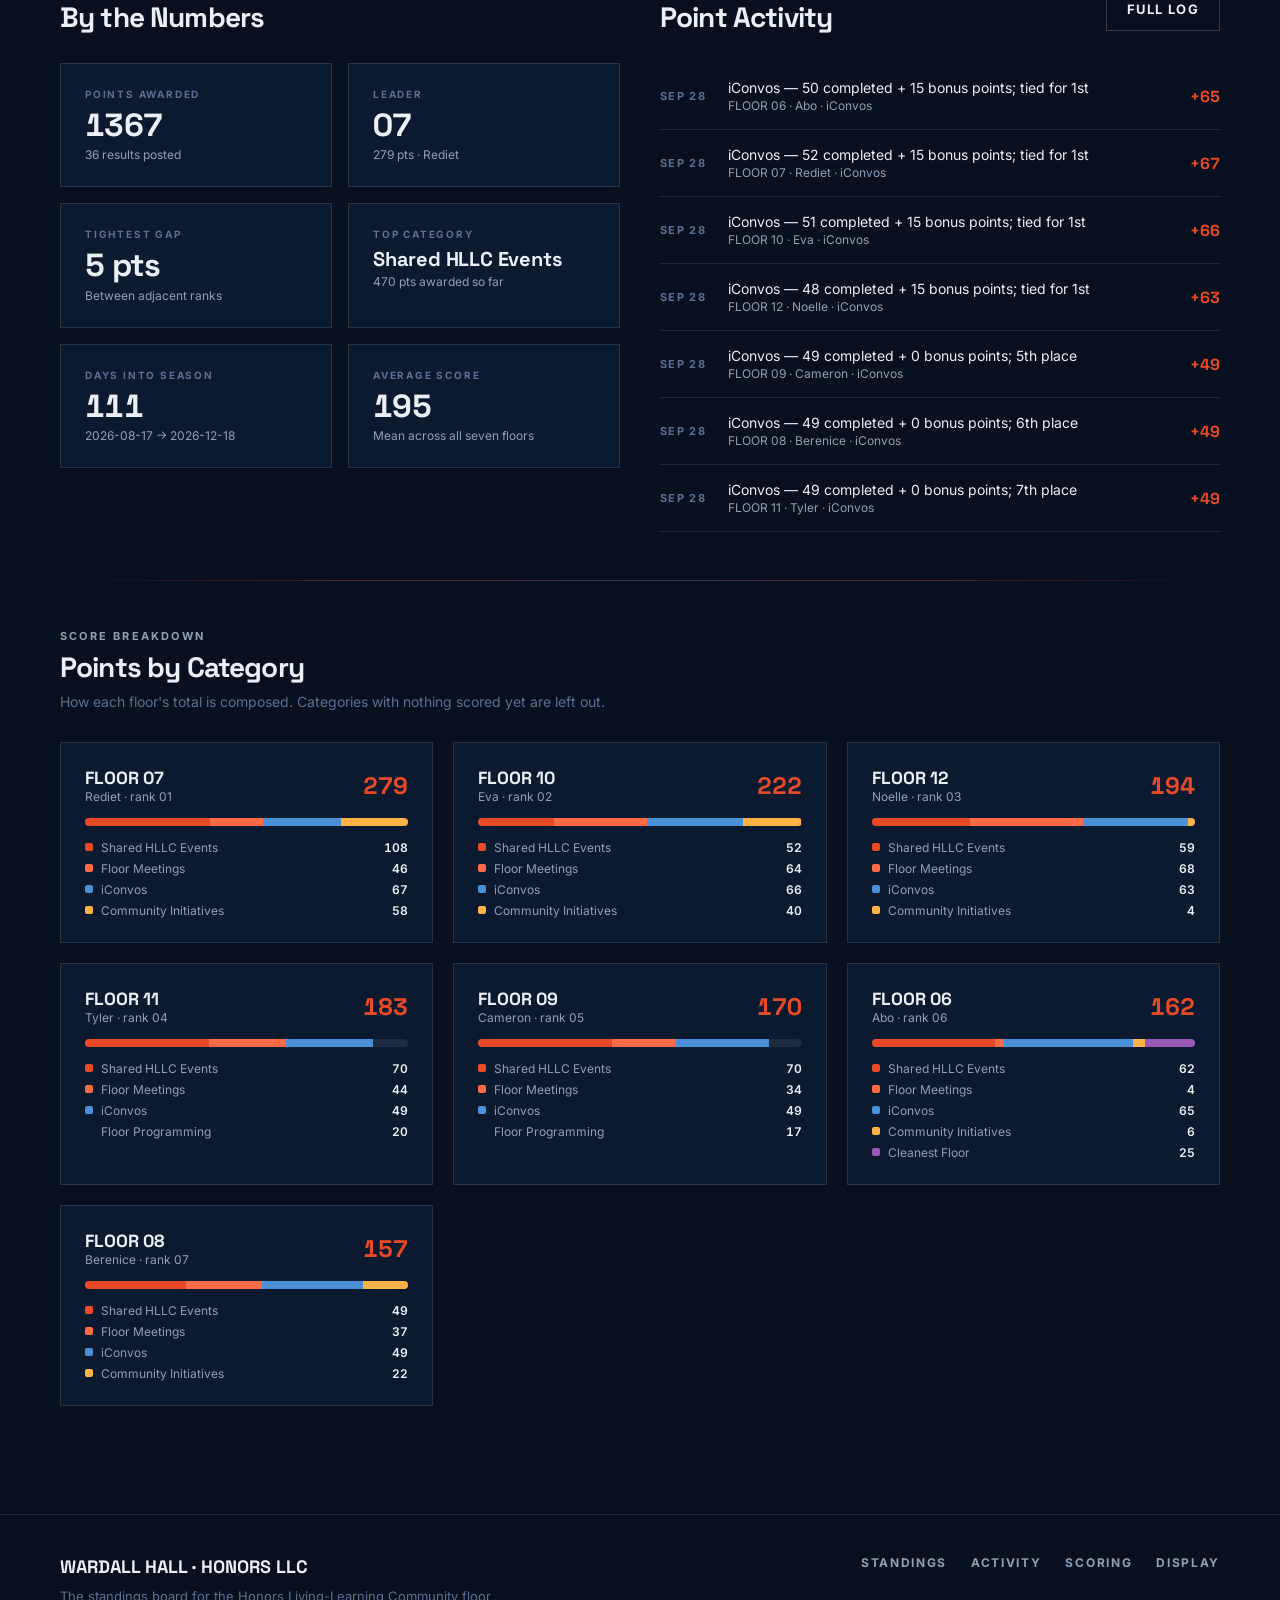
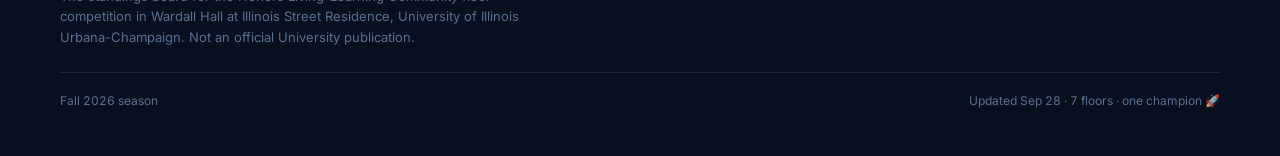
==== commit 69f041a9: "Post iConvo completions with percentage placement bonuses" ====
--- a/index.html
+++ b/index.html
@@ -322,10 +322,9 @@
       : "") +
     `and cleanliness alone will hand out roughly <strong>${cleanlinessStillToCome()} more points</strong> ` +
     "before December. " +
-    "<em>A low total is not a floor where nobody showed up</em> &mdash; the percentage categories only " +
-    "pay the top three, so a solid turnout can still score zero there. Every result in the " +
+    "Every completed iConvo earns a point, with extra points for the highest completion percentages. The " +
     '<a href="activity.html" style="color:var(--orange);text-decoration:underline;">activity log</a> ' +
-    "shows the headcount behind it, for all seven floors.";
+    "shows each posted result and its recorded participation.";
 
   el("open-cats").innerHTML = open.length
     ? open.map((c) => `<span class="open-cat">${c.icon} ${c.name} <b>${c.award}</b></span>`).join("")
@@ -334,7 +333,7 @@
   el("how-to-earn").innerHTML = [
     "<strong>Sign in at every HLLC event.</strong> One point per person, every time, no cap &mdash; this is the fastest way to move your floor. If you are not scanned, your floor gets nothing for you, however many of you were there.",
     "<strong>Come to your floor meeting.</strong> Each resident of your floor who attends earns one point.",
-    `<strong>Finish your iConvo</strong> with your RA. Worth <strong>${categoryById("iconvos").award}</strong> to the top three floors by completion rate, and no floor has scored a single point there yet.`,
+    `<strong>Finish your iConvo</strong> with your RA. Worth <strong>${categoryById("iconvos").award}</strong> &mdash; every completion counts, with placement bonuses based on completion percentage.`,
     "<strong>Turn up to your RA's own floor events.</strong> Every resident who attends earns one point for their own floor.",
     `<strong>Nominate a floormate</strong> when something good happens to them. <strong>${categoryById("nominations").award}</strong>, no limit, and nobody else can do it for you.`,
   ].map((t) => `<li>${t}</li>`).join("");
